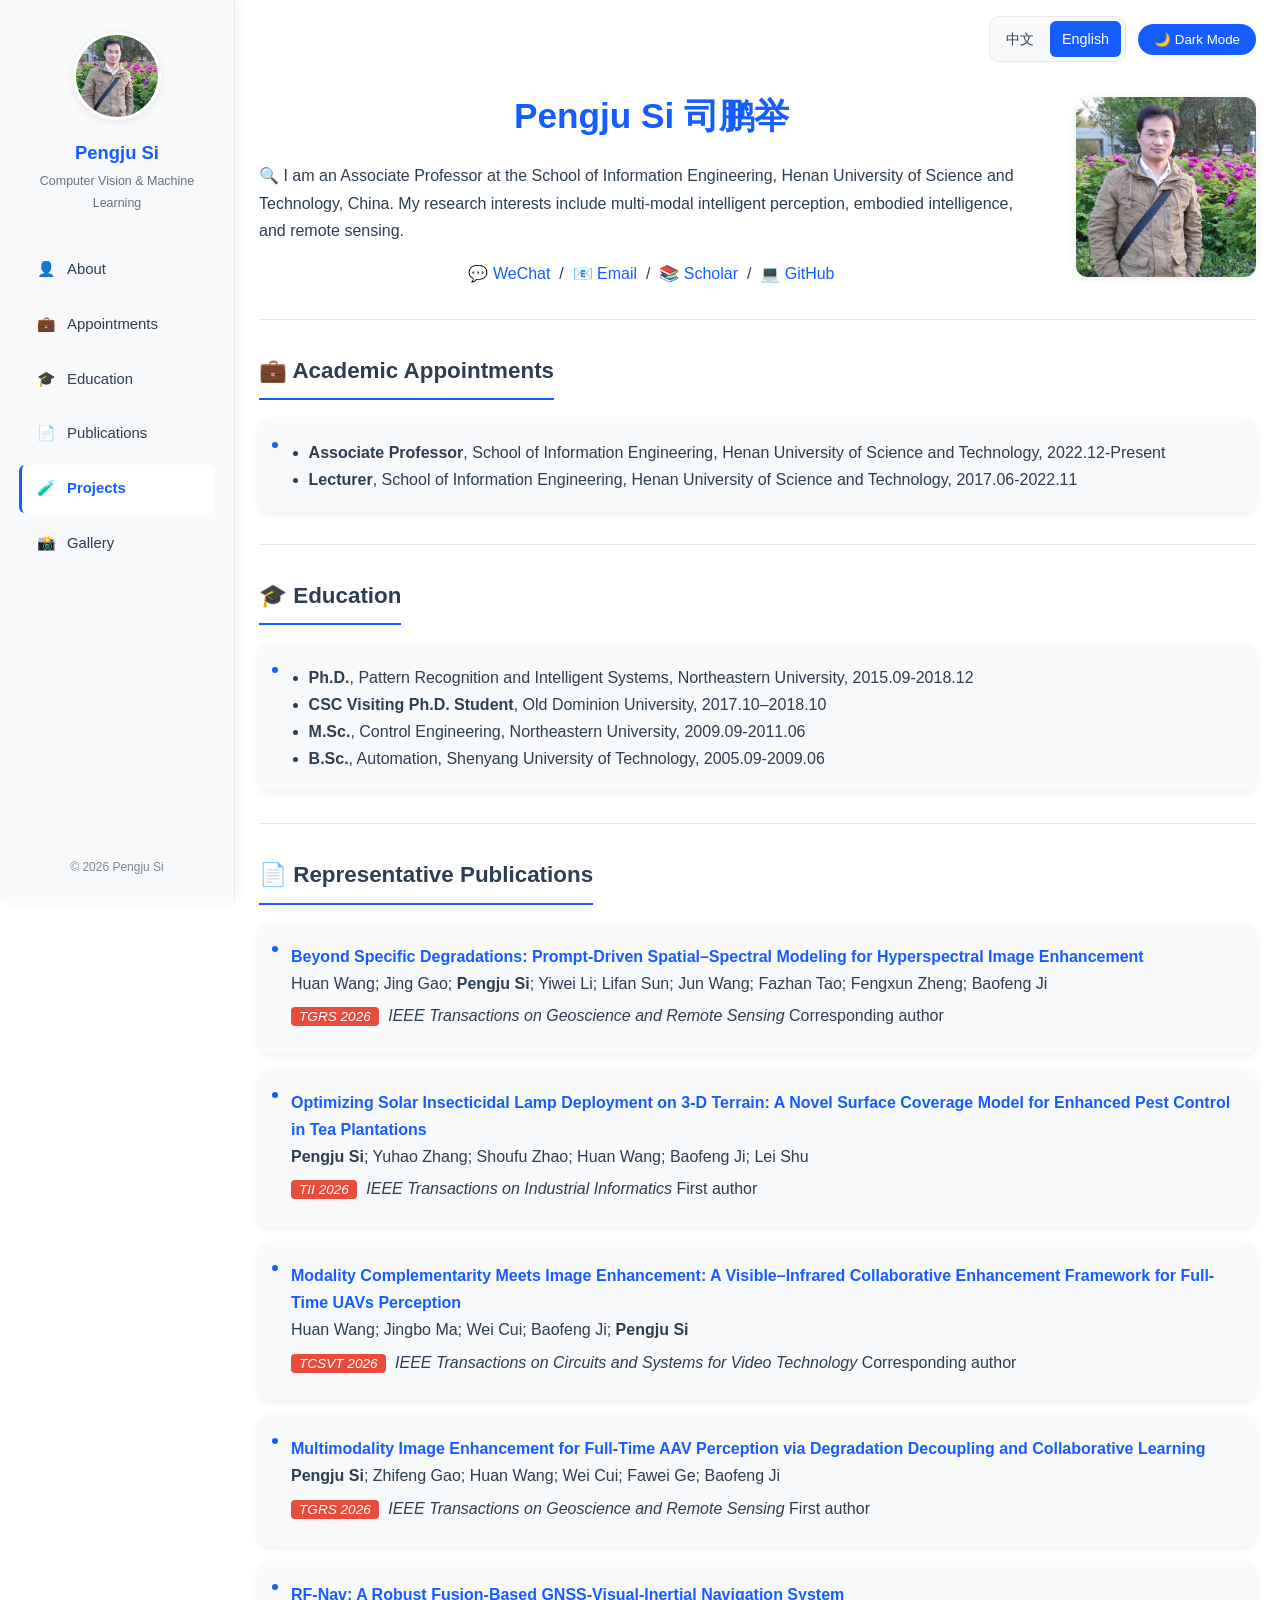
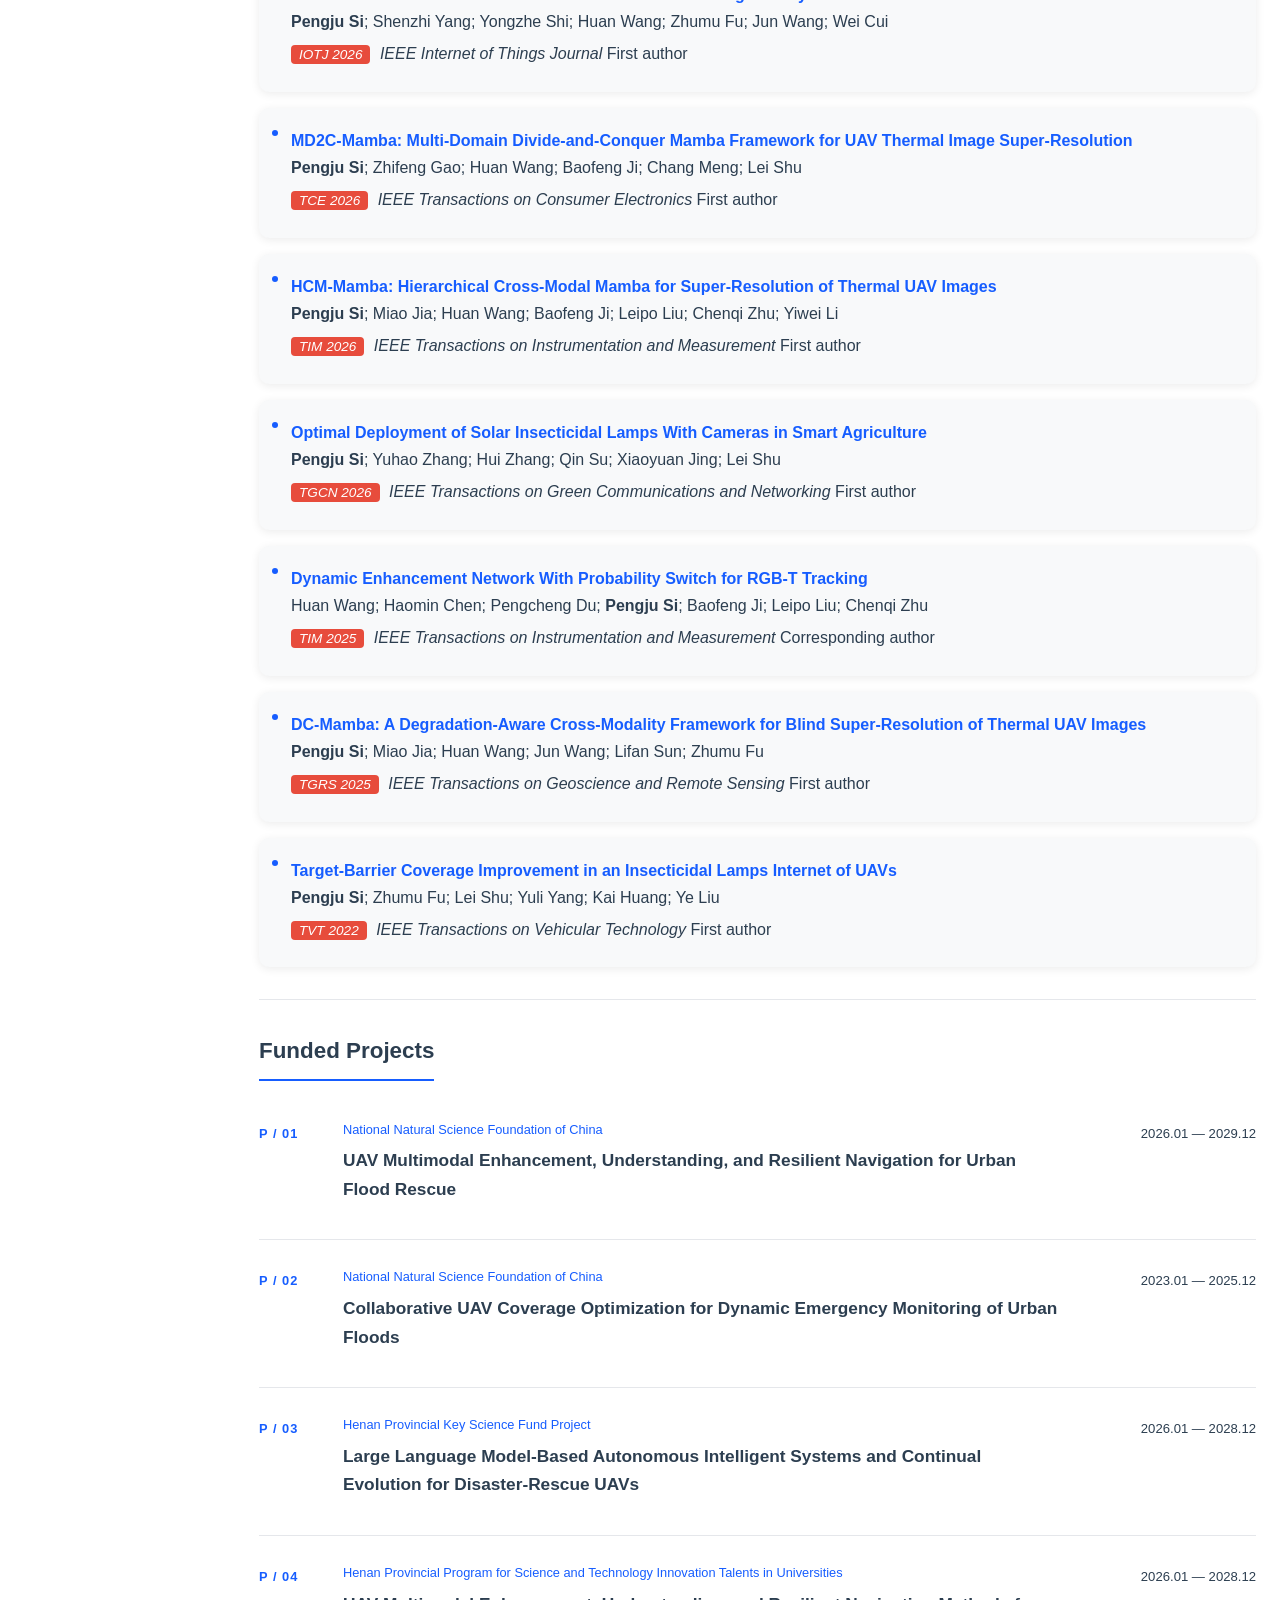
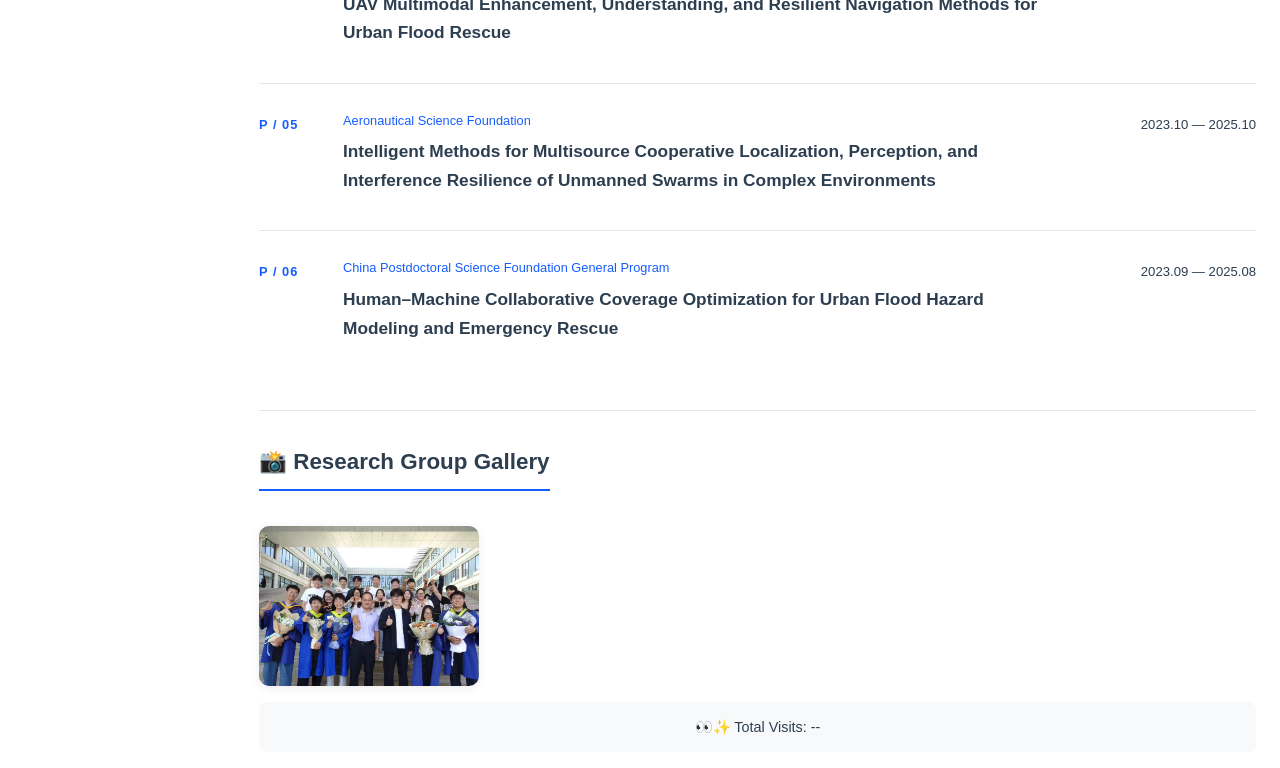
==== en/index.html @ 27f5af38 "ok" ====
<!DOCTYPE HTML>
<html lang="en">
<head>
  <meta charset="UTF-8">
  <meta name="author" content="Pengju Si">
  <meta name="viewport" content="width=device-width, initial-scale=1">

<title>Pengju Si | Henan University of Science and Technology</title>

  <link rel="stylesheet" href="../assets/site.css">
<link rel="alternate" hreflang="zh-CN" href="../index.html">
<link rel="alternate" hreflang="en" href="index.html">
</head>

<body>
  <div class="loader" id="loader">
    <div class="loader-circle"></div>
  </div>

  <button
    id="navToggle"
    type="button"
    aria-label="Open navigation"
    aria-expanded="false"
  >
    ☰
  </button>

<button id="backTop" type="button" aria-label="Back to top">
    🚀
  </button>

  <aside class="sidebar" id="sidebar">
    <div class="sidebar-profile">
      <img
        src="../images/sipengju.jpg"
        alt="Pengju Si"
        class="sidebar-avatar"
      >

      <div class="sidebar-name">
        Pengju Si
      </div>

      <div class="sidebar-description">
        Computer Vision &amp; Machine Learning
      </div>
    </div>

    <nav class="sidebar-nav" aria-label="Page navigation">
      <a href="#about" class="nav-link active">
        <span class="nav-icon">👤</span>
        <span>About</span>
      </a>
	  
	 <a href="#Appointments" class="nav-link">
        <span class="nav-icon">💼</span>
        <span>Appointments</span>
      </a>
	  
	<a href="#Education" class="nav-link">
        <span class="nav-icon">🎓</span>
		 <span>Education</span>
        <span></span>
      </a>
	  
      <a href="#publications" class="nav-link">
        <span class="nav-icon">📄</span>
        <span>Publications</span>
      </a>
	  
      <a href="#projects" class="nav-link">
        <span class="nav-icon">🧪</span>
        <span>Projects</span>
      </a>

      <a href="#gallery" class="nav-link">
        <span class="nav-icon">📸</span>
        <span>Gallery</span>
      </a>
    </nav>

    <div class="sidebar-footer">
      © 2026 Pengju Si
    </div>
  </aside>

  <div class="sidebar-overlay" id="sidebarOverlay"></div>

  <main class="container">
<div class="top-toolbar">
<nav class="language-switch" aria-label="Language selection">
<a href="../index.html" lang="zh-CN" hreflang="zh-CN" >中文</a>
<a href="index.html" lang="en" hreflang="en" aria-current="page">English</a>
</nav>
<button id="themeToggle" type="button">🌙 Dark Mode</button>
</div>
    <div class="header fade-in" id="about">
      <div class="info">
        <h1 class="name">
          Pengju Si 司鹏举
        </h1>
    
	    <p>
          🔍 I am an Associate Professor at the School of Information Engineering, Henan University of Science and Technology, China. My research interests include multi-modal intelligent perception, embodied intelligence, and remote sensing.
        </p>

        <div class="links">

          <a href="#wechat-modal" onclick="openWechatModal(); return false;">
            💬 WeChat
          </a>
          &nbsp;/&nbsp;

          <a href="#email-modal" onclick="openEmailModal(); return false;">
            📧 Email
          </a>
          &nbsp;/&nbsp;

          <a
            href="https://scholar.google.com/citations?user=J7OkCOIAAAAJ"
            target="_blank"
            rel="noopener noreferrer"
          >
            📚 Scholar
          </a>
          &nbsp;/&nbsp;

          <a
            href="https://github.com/sipengju"
            target="_blank"
            rel="noopener noreferrer"
          >
            💻 GitHub
          </a>
        </div>
      </div>

      <img
        src="../images/sipengju.jpg"
        alt="Pengju Si profile photo"
        class="avatar"
      >
    </div>
	
	
	<hr class="fade-in">
	  <section aria-labelledby="Appointments">
      <h3 class="fade-in" id="Appointments">
        <strong>💼 Academic Appointments</strong>
      </h3>

      <div class="card fade-in">
       <ul class="resume-list">
		<li><strong>Associate Professor</strong>, School of Information Engineering, Henan University of Science and Technology, 2022.12-Present</li>
        <li><strong>Lecturer</strong>, School of Information Engineering, Henan University of Science and Technology, 2017.06-2022.11</li>
      </ul>
      </div>    
    </section>
	
	

	<hr class="fade-in">

    <section aria-labelledby="Education">
      <h3 class="fade-in" id="Education">
        <strong>🎓 Education</strong>
      </h3>

      <div class="card fade-in">
       <ul class="resume-list">
          <li><strong>Ph.D.</strong>, Pattern Recognition and Intelligent Systems, Northeastern University, 2015.09-2018.12</li>
		  <li><strong>CSC Visiting Ph.D. Student</strong>, Old Dominion University, 2017.10–2018.10</li> 
          <li><strong>M.Sc.</strong>, Control Engineering, Northeastern University, 2009.09-2011.06</li>
          <li><strong>B.Sc.</strong>, Automation, Shenyang University of Technology, 2005.09-2009.06</li>
      </ul>
      </div>    
    </section>
	


    <hr class="fade-in">

    <section aria-labelledby="publications">
      <h3 class="fade-in" id="publications">
        <strong>📄 Representative Publications</strong>
      </h3>


   <div class="card fade-in">
        <a
          href="https://ieeexplore.ieee.org/document/11715848"
          target="_blank"
          rel="noopener noreferrer"
        >
          <span class="papertitle">
            <strong>
				Beyond Specific Degradations: Prompt-Driven Spatial–Spectral Modeling for Hyperspectral Image Enhancement
            </strong>
          </span>
        </a>

        <br>

	   Huan Wang; Jing Gao; <strong>Pengju Si</strong>; Yiwei Li; Lifan Sun; Jun Wang; Fazhan Tao; Fengxun Zheng; Baofeng Ji

        <br>

        <p style="margin: 5px 0;">
          <em>
            <span class="tag tag-tip">TGRS 2026</span>
					IEEE Transactions on Geoscience and Remote Sensing
          </em>
		 <span class="paper-meta">Corresponding author</span>
        </p>
      </div>




		

      <div class="card fade-in">
        <a
          href="https://ieeexplore.ieee.org/document/11597937"
          target="_blank"
          rel="noopener noreferrer"
        >
          <span class="papertitle">
            <strong>
				Optimizing Solar Insecticidal Lamp Deployment on 3-D Terrain: A Novel Surface Coverage Model for Enhanced Pest Control in Tea Plantations
            </strong>
          </span>
        </a>

        <br>

        <strong>Pengju Si</strong>; Yuhao Zhang; Shoufu Zhao; Huan Wang; Baofeng Ji; Lei Shu

        <br>

        <p style="margin: 5px 0;">
          <em>
            <span class="tag tag-tip">TII 2026</span>
					IEEE Transactions on Industrial Informatics
          </em>
		 <span class="paper-meta">First author</span>
        </p>
      </div>
	  
	 <div class="card fade-in">
        <a
          href="https://ieeexplore.ieee.org/document/11622515"
          target="_blank"
          rel="noopener noreferrer"
        >
          <span class="papertitle">
            <strong>
				Modality Complementarity Meets Image Enhancement: A Visible–Infrared Collaborative Enhancement Framework for Full-Time UAVs Perception
            </strong>
          </span>
        </a>

        <br>
				Huan Wang; Jingbo Ma; Wei Cui; Baofeng Ji; <strong>Pengju Si</strong>
        <br>

        <p style="margin: 5px 0;">
          <em>
            <span class="tag tag-tip">TCSVT 2026</span>
					IEEE Transactions on Circuits and Systems for Video Technology
          </em>
		 <span class="paper-meta">Corresponding author</span>
		  
        </p>
      </div> 
	  
	   <div class="card fade-in">
        <a
          href="https://ieeexplore.ieee.org/document/11500524"
          target="_blank"
          rel="noopener noreferrer"
        >
          <span class="papertitle">
            <strong>
				Multimodality Image Enhancement for Full-Time AAV Perception via Degradation Decoupling and Collaborative Learning
            </strong>
          </span>
        </a>

        <br>
				<strong>Pengju Si</strong>; Zhifeng Gao; Huan Wang; Wei Cui; Fawei Ge; Baofeng Ji
        <br>

        <p style="margin: 5px 0;">
          <em>
            <span class="tag tag-tip">TGRS 2026</span>
					IEEE Transactions on Geoscience and Remote Sensing
          </em>
		 <span class="paper-meta">First author</span>
		  
        </p>
      </div> 
	  
	  
	  <div class="card fade-in">
        <a
          href="https://ieeexplore.ieee.org/document/11435362"
          target="_blank"
          rel="noopener noreferrer"
        >
          <span class="papertitle">
            <strong>
				RF-Nav: A Robust Fusion-Based GNSS-Visual-Inertial Navigation System
            </strong>
          </span>
        </a>

        <br>
				<strong>Pengju Si</strong>; Shenzhi Yang; Yongzhe Shi; Huan Wang; Zhumu Fu; Jun Wang; Wei Cui
        <br>

        <p style="margin: 5px 0;">
          <em>
            <span class="tag tag-tip">IOTJ 2026</span>
					IEEE Internet of Things Journal
          </em>
		 <span class="paper-meta">First author</span>
		  
        </p>
      </div> 
	  
	    <div class="card fade-in">
        <a
          href="https://ieeexplore.ieee.org/document/11397403"
          target="_blank"
          rel="noopener noreferrer"
        >
          <span class="papertitle">
            <strong>
				MD2C-Mamba: Multi-Domain Divide-and-Conquer Mamba Framework for UAV Thermal Image Super-Resolution
            </strong>
          </span>
        </a>

        <br>
				<strong>Pengju Si</strong>; Zhifeng Gao;
Huan Wang;
Baofeng Ji;
Chang Meng;
Lei Shu
        <br>

        <p style="margin: 5px 0;">
          <em>
            <span class="tag tag-tip">TCE 2026</span>
					IEEE Transactions on Consumer Electronics
          </em>
		 <span class="paper-meta">First author</span>
		  
        </p>
      </div> 
	  
	  	    <div class="card fade-in">
        <a
          href="https://ieeexplore.ieee.org/document/11371351"
          target="_blank"
          rel="noopener noreferrer"
        >
          <span class="papertitle">
            <strong>
				HCM-Mamba: Hierarchical Cross-Modal Mamba for Super-Resolution of Thermal UAV Images
            </strong>
          </span>
        </a>

        <br>
				<strong>Pengju Si</strong>;
Miao Jia;
Huan Wang;
Baofeng Ji;
Leipo Liu;
Chenqi Zhu;
Yiwei Li
        <br>

        <p style="margin: 5px 0;">
          <em>
            <span class="tag tag-tip">TIM 2026</span>
					IEEE Transactions on Instrumentation and Measurement
          </em>
		 <span class="paper-meta">First author</span>
		  
        </p>
      </div> 
	  
	  
	<div class="card fade-in">
        <a
          href="https://ieeexplore.ieee.org/document/11096059"
          target="_blank"
          rel="noopener noreferrer"
        >
          <span class="papertitle">
            <strong>
				Optimal Deployment of Solar Insecticidal Lamps With Cameras in Smart Agriculture
            </strong>
          </span>
        </a>

        <br>
				<strong>Pengju Si</strong>;

Yuhao Zhang;
Hui Zhang;
Qin Su;
Xiaoyuan Jing;
Lei Shu
        <br>

        <p style="margin: 5px 0;">
          <em>
            <span class="tag tag-tip">TGCN 2026</span>
					IEEE Transactions on Green Communications and Networking
          </em>
		 <span class="paper-meta">First author</span>
		  
        </p>
      </div> 


<div class="card fade-in">
        <a
          href="https://ieeexplore.ieee.org/document/11250749"
          target="_blank"
          rel="noopener noreferrer"
        >
          <span class="papertitle">
            <strong>
			Dynamic Enhancement Network With Probability Switch for RGB-T Tracking
            </strong>
          </span>
        </a>

        <br>
				Huan Wang;
Haomin Chen;
Pengcheng Du;
<strong>Pengju Si</strong>;
Baofeng Ji;
Leipo Liu;
Chenqi Zhu
        <br>

        <p style="margin: 5px 0;">
          <em>
            <span class="tag tag-tip">TIM 2025</span>
					IEEE Transactions on Instrumentation and Measurement
          </em>
		 <span class="paper-meta">Corresponding author</span>
		  
        </p>
      </div> 
   
		<div class="card fade-in">
        <a
          href="https://ieeexplore.ieee.org/document/11091524"
          target="_blank"
          rel="noopener noreferrer"
        >
          <span class="papertitle">
            <strong>
			DC-Mamba: A Degradation-Aware Cross-Modality Framework for Blind Super-Resolution of Thermal UAV Images
            </strong>
          </span>
        </a>

        <br>
				<strong>Pengju Si</strong>;
Miao Jia;
Huan Wang;
Jun Wang;
Lifan Sun;
Zhumu Fu
        <br>

        <p style="margin: 5px 0;">
          <em>
            <span class="tag tag-tip">TGRS 2025</span>
					IEEE Transactions on Geoscience and Remote Sensing
          </em>
		 <span class="paper-meta">First author</span>
		  
        </p>
      </div> 
	  
	  		<div class="card fade-in">
        <a
          href="https://ieeexplore.ieee.org/document/9705148"
          target="_blank"
          rel="noopener noreferrer"
        >
          <span class="papertitle">
            <strong>
			Target-Barrier Coverage Improvement in an Insecticidal Lamps Internet of UAVs
            </strong>
          </span>
        </a>

        <br>
				<strong>Pengju Si</strong>;
Zhumu Fu;
Lei Shu;
Yuli Yang;
Kai Huang;
Ye Liu
        <br>

        <p style="margin: 5px 0;">
          <em>
            <span class="tag tag-tip">TVT 2022</span>
					IEEE Transactions on Vehicular Technology
          </em>
		 <span class="paper-meta">First author</span>
		  
        </p>
      </div> 
	
    </section>

<hr class="fade-in">
<section class="projects-section" aria-labelledby="projects">
<div class="projects-heading fade-in">
<div><h3 id="projects">Funded Projects</h3></div>
</div>
<div class="projects-list">
<article class="project-item fade-in">
<div class="project-number">P / 01</div>
<div class="project-content">
<p class="project-program">National Natural Science Foundation of China</p>
<h4 class="project-title">UAV Multimodal Enhancement, Understanding, and Resilient Navigation for Urban Flood Rescue</h4>
</div>
<div class="project-timeline"><p>2026.01 — 2029.12</p></div>
</article>
<article class="project-item fade-in">
<div class="project-number">P / 02</div>
<div class="project-content">
<p class="project-program">National Natural Science Foundation of China</p>
<h4 class="project-title">Collaborative UAV Coverage Optimization for Dynamic Emergency Monitoring of Urban Floods</h4>
</div>
<div class="project-timeline"><p>2023.01 — 2025.12</p></div>
</article>
<article class="project-item fade-in">
<div class="project-number">P / 03</div>
<div class="project-content">
<p class="project-program">Henan Provincial Key Science Fund Project</p>
<h4 class="project-title">Large Language Model-Based Autonomous Intelligent Systems and Continual Evolution for Disaster-Rescue UAVs</h4>
</div>
<div class="project-timeline"><p>2026.01 — 2028.12</p></div>
</article>
<article class="project-item fade-in">
<div class="project-number">P / 04</div>
<div class="project-content">
<p class="project-program">Henan Provincial Program for Science and Technology Innovation Talents in Universities</p>
<h4 class="project-title">UAV Multimodal Enhancement, Understanding, and Resilient Navigation Methods for Urban Flood Rescue</h4>
</div>
<div class="project-timeline"><p>2026.01 — 2028.12</p></div>
</article>
<article class="project-item fade-in">
<div class="project-number">P / 05</div>
<div class="project-content">
<p class="project-program">Aeronautical Science Foundation</p>
<h4 class="project-title">Intelligent Methods for Multisource Cooperative Localization, Perception, and Interference Resilience of Unmanned Swarms in Complex Environments</h4>
</div>
<div class="project-timeline"><p>2023.10 — 2025.10</p></div>
</article>
<article class="project-item fade-in">
<div class="project-number">P / 06</div>
<div class="project-content">
<p class="project-program">China Postdoctoral Science Foundation General Program</p>
<h4 class="project-title">Human–Machine Collaborative Coverage Optimization for Urban Flood Hazard Modeling and Emergency Rescue</h4>
</div>
<div class="project-timeline"><p>2023.09 — 2025.08</p></div>
</article>
</div>
</section>

    <hr class="fade-in">

    <section aria-labelledby="gallery">
      <h3 class="fade-in" id="gallery">
        <strong>📸 Research Group Gallery</strong>
      </h3>

      <div class="gallery-grid fade-in">
        <div class="gallery-item">
          <img
            src="../images/biye1.jpg"
            alt="Research Group Photo 1"
            onclick="openModal(this.src)"
          >
        </div>

      </div>
    </section>

    <div class="visitor-count fade-in">
      👀✨ Total Visits:
      <span id="visit-count">0</span>
    </div>
  </main>

  <div id="email-modal" class="modal">
    <div class="modal-content">
      <span class="close" onclick="closeEmailModal()">
        &times;
      </span>

      <p
        class="email-text"
        id="emailAddr"
        onclick="copyEmail()"
      >
        sipengju@haust.edu.cn
      </p>

      <p id="copyTip">
        📧 Click to copy / Contact me via email
      </p>
    </div>
  </div>

  <div id="wechat-modal" class="modal">
    <div class="modal-content">
      <span class="close" onclick="closeWechatModal()">
        &times;
      </span>

      <img
        src="../images/wechat.jpg"
        alt="WeChat QR Code"
      >

      <p>
        💬 Scan to add WeChat
      </p>
    </div>
  </div>

  <div id="img-modal" class="modal" onclick="closeImgModal()">
    <div class="modal-content">
      <span class="close" onclick="closeImgModal()">
        &times;
      </span>

      <img
        id="modal-img"
        src=""
        alt="Image preview"
        style="
          max-width: 90%;
          max-height: 80vh;
          transition: transform 0.2s ease;
        "
      >
    </div>
  </div>

  <script src="../assets/site.js" defer></script>
</body>
</html>
---- assets/site.css ----
:root {
      --bg-color: #ffffff;
      --text-color: #2c3e50;
      --card-bg: #f8f9fa;
      --primary: #165DFF;
      --border-color: #e5e7eb;
      --shadow: 0 2px 10px rgba(0, 0, 0, 0.08);
      --sidebar-width: 235px;
    }

    .dark-mode {
      --bg-color: #121212;
      --text-color: #e0e0e0;
      --card-bg: #1e1e1e;
      --primary: #4d94ff;
      --border-color: #333333;
      --shadow: 0 2px 10px rgba(0, 0, 0, 0.3);
    }

    * {
      margin: 0;
      padding: 0;
      box-sizing: border-box;
      transition:
        color 0.3s ease,
        background-color 0.3s ease,
        border-color 0.3s ease,
        box-shadow 0.3s ease,
        transform 0.3s ease,
        opacity 0.3s ease;
    }

    html {
      scroll-behavior: smooth;
    }

    body {
      min-height: 100vh;
      padding: 1rem 0.5rem 1rem calc(var(--sidebar-width) + 0.5rem);
      color: var(--text-color);
      background-color: var(--bg-color);
      font-family: "Segoe UI", Roboto, Arial, sans-serif;
      line-height: 1.7;
    }

    body.sidebar-open {
      overflow: hidden;
    }

    .container {
      position: relative;
      z-index: 1;
      max-width: 1100px;
      margin: 0 auto;
      padding: 0 1rem;
    }

    /* =========================
       Left Sidebar Navigation
       ========================= */

    .sidebar {
      position: fixed;
      top: 0;
      left: 0;
      z-index: 900;
      width: var(--sidebar-width);
      height: 100vh;
      padding: 2rem 1.2rem 6rem;
      overflow-y: auto;
      background-color: var(--card-bg);
      border-right: 1px solid var(--border-color);
      box-shadow: 2px 0 12px rgba(0, 0, 0, 0.06);
    }

    .sidebar-profile {
      margin-bottom: 2rem;
      text-align: center;
    }

    .sidebar-avatar {
      width: 88px;
      height: 88px;
      margin-bottom: 0.8rem;
      object-fit: cover;
      border: 3px solid var(--bg-color);
      border-radius: 50%;
      box-shadow: var(--shadow);
    }

    .sidebar-name {
      color: var(--primary);
      font-size: 1.15rem;
      font-weight: 700;
      line-height: 1.3;
    }

    .sidebar-description {
      margin-top: 0.4rem;
      color: var(--text-color);
      font-size: 0.78rem;
      opacity: 0.72;
    }

    .sidebar-nav {
      display: flex;
      flex-direction: column;
      gap: 0.45rem;
    }

    .sidebar-nav a {
      display: flex;
      align-items: center;
      gap: 0.65rem;
      padding: 0.7rem 0.9rem;
      color: var(--text-color);
      background-color: transparent;
      border-left: 3px solid transparent;
      border-radius: 6px;
      font-size: 0.93rem;
      font-weight: 500;
      text-decoration: none;
    }

    .sidebar-nav a:hover {
      color: var(--primary);
      background-color: var(--bg-color);
      border-left-color: var(--primary);
      text-decoration: none;
      transform: translateX(3px);
    }

    .sidebar-nav a.active {
      color: var(--primary);
      background-color: var(--bg-color);
      border-left-color: var(--primary);
      font-weight: 700;
    }

    .nav-icon {
      width: 1.25rem;
      text-align: center;
    }

    .sidebar-footer {
      position: absolute;
      right: 1.2rem;
      bottom: 1.4rem;
      left: 1.2rem;
      color: var(--text-color);
      font-size: 0.75rem;
      text-align: center;
      opacity: 0.6;
    }

    #navToggle {
      position: fixed;
      top: 1rem;
      left: 1rem;
      z-index: 1001;
      display: none;
      justify-content: center;
      align-items: center;
      width: 44px;
      height: 44px;
      padding: 0;
      color: #ffffff;
      background-color: var(--primary);
      border: none;
      border-radius: 8px;
      box-shadow: var(--shadow);
      cursor: pointer;
      font-size: 1.3rem;
    }

    .sidebar-overlay {
      position: fixed;
      inset: 0;
      z-index: 850;
      display: none;
      background-color: rgba(0, 0, 0, 0.45);
      opacity: 0;
      pointer-events: none;
    }

    .sidebar-overlay.visible {
      opacity: 1;
      pointer-events: auto;
    }

    /* =========================
       Main Header
       ========================= */

    .header {
      display: flex;
      flex-wrap: wrap;
      align-items: center;
      gap: 2rem;
      margin-bottom: 2rem;
    }

    .info {
      flex: 1;
      min-width: 300px;
    }

    .avatar {
      width: 180px;
      height: 180px;
      object-fit: cover;
      border-radius: 12px;
      box-shadow: var(--shadow);
    }

    .avatar:hover {
      transform: scale(1.03);
    }

    .name {
      margin-bottom: 1rem;
      color: var(--primary);
      font-size: 2.2em;
      font-weight: 700;
      text-align: center;
    }

    .info p {
      margin-bottom: 0.75rem;
    }

    .links {
      margin-top: 1rem;
      text-align: center;
    }

    a {
      color: var(--primary);
      font-weight: 500;
      text-decoration: none;
    }

    a:hover {
      text-decoration: underline;
    }

    hr {
      height: 1px;
      margin: 2rem 0;
      background-color: var(--border-color);
      border: none;
    }

    h3 {
      display: inline-block;
      margin-bottom: 1.2rem;
      padding-bottom: 0.5rem;
      color: var(--text-color);
      border-bottom: 2px solid var(--primary);
      font-size: 1.4em;
      font-weight: 600;
    }

    #about,
    #publications,
    #patents,
    #experience,
    #services,
    #gallery {
      scroll-margin-top: 25px;
    }

    /* =========================
       Cards
       ========================= */

    .card {
      position: relative;
      margin-bottom: 1rem;
      padding: 1.2rem 1.5rem 1.2rem 2rem;
      background-color: var(--card-bg);
      border-radius: 10px;
      box-shadow: var(--shadow);
    }

    .card::before {
      position: absolute;
      top: 1.4rem;
      left: 0.8rem;
      width: 6px;
      height: 6px;
      background-color: var(--primary);
      border-radius: 50%;
      content: "";
    }

    .card:hover {
      transform: translateY(-3px);
      box-shadow: 0 4px 15px rgba(0, 0, 0, 0.1);
    }

    .tag {
      margin-right: 5px;
      padding: 2px 8px;
      color: white;
      border-radius: 4px;
      font-size: 0.85em;
    }

    .tag-tip {
      background-color: #e74c3c;
    }

    .tag-tce {
      background-color: #2ecc71;
    }

    .tag-tcsvt {
      background-color: #3498db;
    }

    .tag-ACS {
      background-color: #9b59b6;
    }

    .tag-ASS {
      background-color: #6d59b6;
    }

    .tag-ieice {
      background-color: #a2b659;
    }

    .tag-neuro {
      background-color: #f39c12;
    }

    .services-item {
      display: block;
      margin-bottom: 8px;
    }

    .experience-item {
      padding-bottom: 16px;
      margin-bottom: 16px;
      border-bottom: 1px solid var(--border-color);
    }

    .experience-item:last-child {
      padding-bottom: 0;
      margin-bottom: 0;
      border-bottom: none;
    }

    /* =========================
       Modals
       ========================= */

    .modal {
      position: fixed;
      top: 0;
      left: 0;
      z-index: 1000;
      display: none;
      width: 100%;
      height: 100%;
      background-color: rgba(0, 0, 0, 0.7);
    }

    .modal-content {
      position: absolute;
      top: 50%;
      left: 50%;
      min-width: 300px;
      padding: 2rem;
      background-color: var(--card-bg);
      border-radius: 12px;
      text-align: center;
      transform: translate(-50%, -50%);
    }

    .modal-content img {
      max-width: 250px;
      height: auto;
      margin-bottom: 1rem;
      border-radius: 8px;
    }

    .email-text {
      margin-bottom: 1rem;
      padding: 1rem 1.5rem;
      background-color: var(--bg-color);
      border: 1px solid var(--border-color);
      border-radius: 6px;
      cursor: pointer;
      font-size: 1.2em;
    }

    .close {
      position: absolute;
      top: 10px;
      right: 15px;
      color: var(--text-color);
      cursor: pointer;
      font-size: 1.5em;
    }

    .close:hover {
      color: var(--primary);
    }

    /* =========================
       Floating Buttons
       ========================= */

    #backTop {
      position: fixed;
      right: 2rem;
      bottom: 2rem;
      z-index: 999;
      display: none;
      justify-content: center;
      align-items: center;
      width: 45px;
      height: 45px;
      color: white;
      background-color: var(--primary);
      border: none;
      border-radius: 50%;
      box-shadow: var(--shadow);
      cursor: pointer;
      font-size: 1.2rem;
    }

    #backTop:hover {
      background-color: #0047cc;
      transform: translateY(-2px);
    }

    #themeToggle {
      position: fixed;
      top: 1rem;
      right: 1rem;
      z-index: 999;
      padding: 0.5rem 1rem;
      color: white;
      background-color: var(--primary);
      border: none;
      border-radius: 20px;
      cursor: pointer;
    }

    /* =========================
       Gallery
       ========================= */

    .gallery-grid {
      display: grid;
      grid-template-columns: repeat(auto-fill, 220px);
      justify-content: start;
      gap: 1rem;
      margin-top: 1rem;
    }

    .gallery-item {
      width: 220px;
      height: 160px;
      overflow: hidden;
      border-radius: 10px;
      box-shadow: var(--shadow);
    }

    .gallery-item img {
      width: 100%;
      height: 100%;
      object-fit: cover;
      cursor: pointer;
    }

    .gallery-item:hover {
      transform: translateY(-5px);
    }

    /* =========================
       Loader and Animation
       ========================= */

    .loader {
      position: fixed;
      top: 0;
      left: 0;
      z-index: 9999;
      display: flex;
      justify-content: center;
      align-items: center;
      width: 100%;
      height: 100%;
      background-color: var(--bg-color);
      transition: opacity 0.5s ease;
    }

    .loader.hidden {
      opacity: 0;
      pointer-events: none;
    }

    .loader-circle {
      width: 50px;
      height: 50px;
      border: 4px solid var(--border-color);
      border-top: 4px solid var(--primary);
      border-radius: 50%;
      animation: spin 1s linear infinite;
    }

    @keyframes spin {
      0% {
        transform: rotate(0deg);
      }

      100% {
        transform: rotate(360deg);
      }
    }

    .fade-in {
      opacity: 0;
      transform: translateY(20px);
      transition:
        opacity 0.6s ease,
        transform 0.6s ease;
    }

    .fade-in.visible {
      opacity: 1;
      transform: translateY(0);
    }

    .visitor-count {
      margin-top: 1rem;
      padding: 0.8rem;
      background-color: var(--card-bg);
      border-radius: 8px;
      font-size: 0.9em;
      text-align: center;
    }

    /* =========================
       Responsive Layout
       ========================= */

    @media (max-width: 1000px) {
      body {
        padding: 1rem 0.5rem;
      }

      .sidebar {
        z-index: 950;
        width: 260px;
        transform: translateX(-105%);
      }

      .sidebar.open {
        transform: translateX(0);
      }

      #navToggle {
        display: flex;
      }

      .sidebar-overlay {
        display: block;
      }

      .container {
        padding-top: 3.5rem;
      }
    }

    @media (max-width: 700px) {
      .header {
        flex-direction: column-reverse;
        align-items: center;
      }

      .info {
        min-width: 0;
        width: 100%;
      }

      .name {
        font-size: 1.8em;
      }

      .avatar {
        width: 150px;
        height: 150px;
      }

      .gallery-grid {
        grid-template-columns: 1fr;
      }

      .gallery-item {
        width: 100%;
        height: 210px;
      }

      #themeToggle {
        padding: 0.5rem 0.75rem;
        font-size: 0.82rem;
      }
    }

    @media (max-width: 480px) {
      .sidebar {
        width: 82%;
        max-width: 280px;
      }

      .container {
        padding-right: 0.5rem;
        padding-left: 0.5rem;
      }

      .card {
        padding-right: 1rem;
      }

      .modal-content {
        width: calc(100% - 2rem);
        min-width: 0;
      }

      .email-text {
        padding: 0.8rem;
        font-size: 0.95rem;
        word-break: break-all;
      }
    }
  
/* Shared bilingual toolbar; in normal flow to avoid covering page text. */
.top-toolbar { display:flex; justify-content:flex-end; align-items:center; gap:12px; margin-bottom:24px; flex-wrap:wrap; }
.language-switch { display:flex; gap:4px; padding:4px; border:1px solid var(--border-color); border-radius:10px; background:var(--card-bg); }
.language-switch a { padding:6px 12px; border-radius:6px; color:var(--text-color); font-size:.9rem; }
.language-switch a[aria-current="page"] { background:var(--primary); color:white; }
.language-switch a:hover { text-decoration:none; background:var(--primary); color:white; }
.language-switch a:focus-visible { outline:2px solid var(--primary); outline-offset:3px; }
#themeToggle { position:static; flex-shrink:0; }
#Appointments, #Education { scroll-margin-top:25px; }
html[lang="zh-CN"] body { font-family:"Segoe UI","Microsoft YaHei","PingFang SC",sans-serif; }
.resume-list { padding-left:1.1rem; }
@media(max-width:1000px) { .container { padding-top:0; } .top-toolbar { min-height:44px; padding-left:48px; } }
@media(max-width:480px) { .top-toolbar { gap:8px; } .language-switch a { padding:6px 9px; } }

/* Funded projects: numbered rows with project details and a right-hand timeline. */
#projects { scroll-margin-top:25px; }
.projects-heading { display:flex; justify-content:space-between; align-items:flex-end; flex-wrap:wrap; gap:12px; margin-bottom:12px; }
.section-eyebrow { color:var(--primary); font-size:.75rem; letter-spacing:.12em; font-weight:700; margin-bottom:4px; }
.projects-heading h3 { margin-bottom:0; }
.projects-summary { font-size:.85rem; opacity:.72; margin-bottom:8px; }
.project-item { display:grid; grid-template-columns:64px minmax(0,1fr) 175px; gap:20px; padding:26px 0; border-bottom:1px solid var(--border-color); }
.project-item:last-child { border-bottom:0; }
.project-number { color:var(--primary); font-size:.8rem; font-weight:700; letter-spacing:.08em; padding-top:4px; }
.project-program { font-size:.8rem; color:var(--primary); margin-bottom:6px; }
.project-title { font-size:1.08rem; line-height:1.65; margin:0 0 10px; font-weight:650; overflow-wrap:anywhere; }
.project-lead { margin-bottom:4px; font-size:.92rem; }
.project-support { font-size:.86rem; opacity:.8; }
.project-details { display:flex; flex-wrap:wrap; gap:8px 20px; margin-top:12px; font-size:.78rem; }
.project-details div { display:flex; flex-wrap:wrap; gap:5px; }
.project-details dt { opacity:.65; }
.project-details dd { margin:0; overflow-wrap:anywhere; }
.project-timeline { text-align:right; padding-top:4px; font-size:.82rem; }
.project-status { display:inline-block; border:1px solid var(--border-color); border-radius:20px; padding:2px 10px; margin-top:10px; font-size:.74rem; }
.project-status.ongoing { color:var(--primary); }
.project-status.completed { opacity:.72; }
@media(max-width:700px) { .project-item { grid-template-columns:48px minmax(0,1fr); gap:12px; padding:22px 0; } .project-timeline { grid-column:2; text-align:left; display:flex; flex-wrap:wrap; align-items:center; gap:12px; padding-top:0; } .project-status { margin-top:0; } }
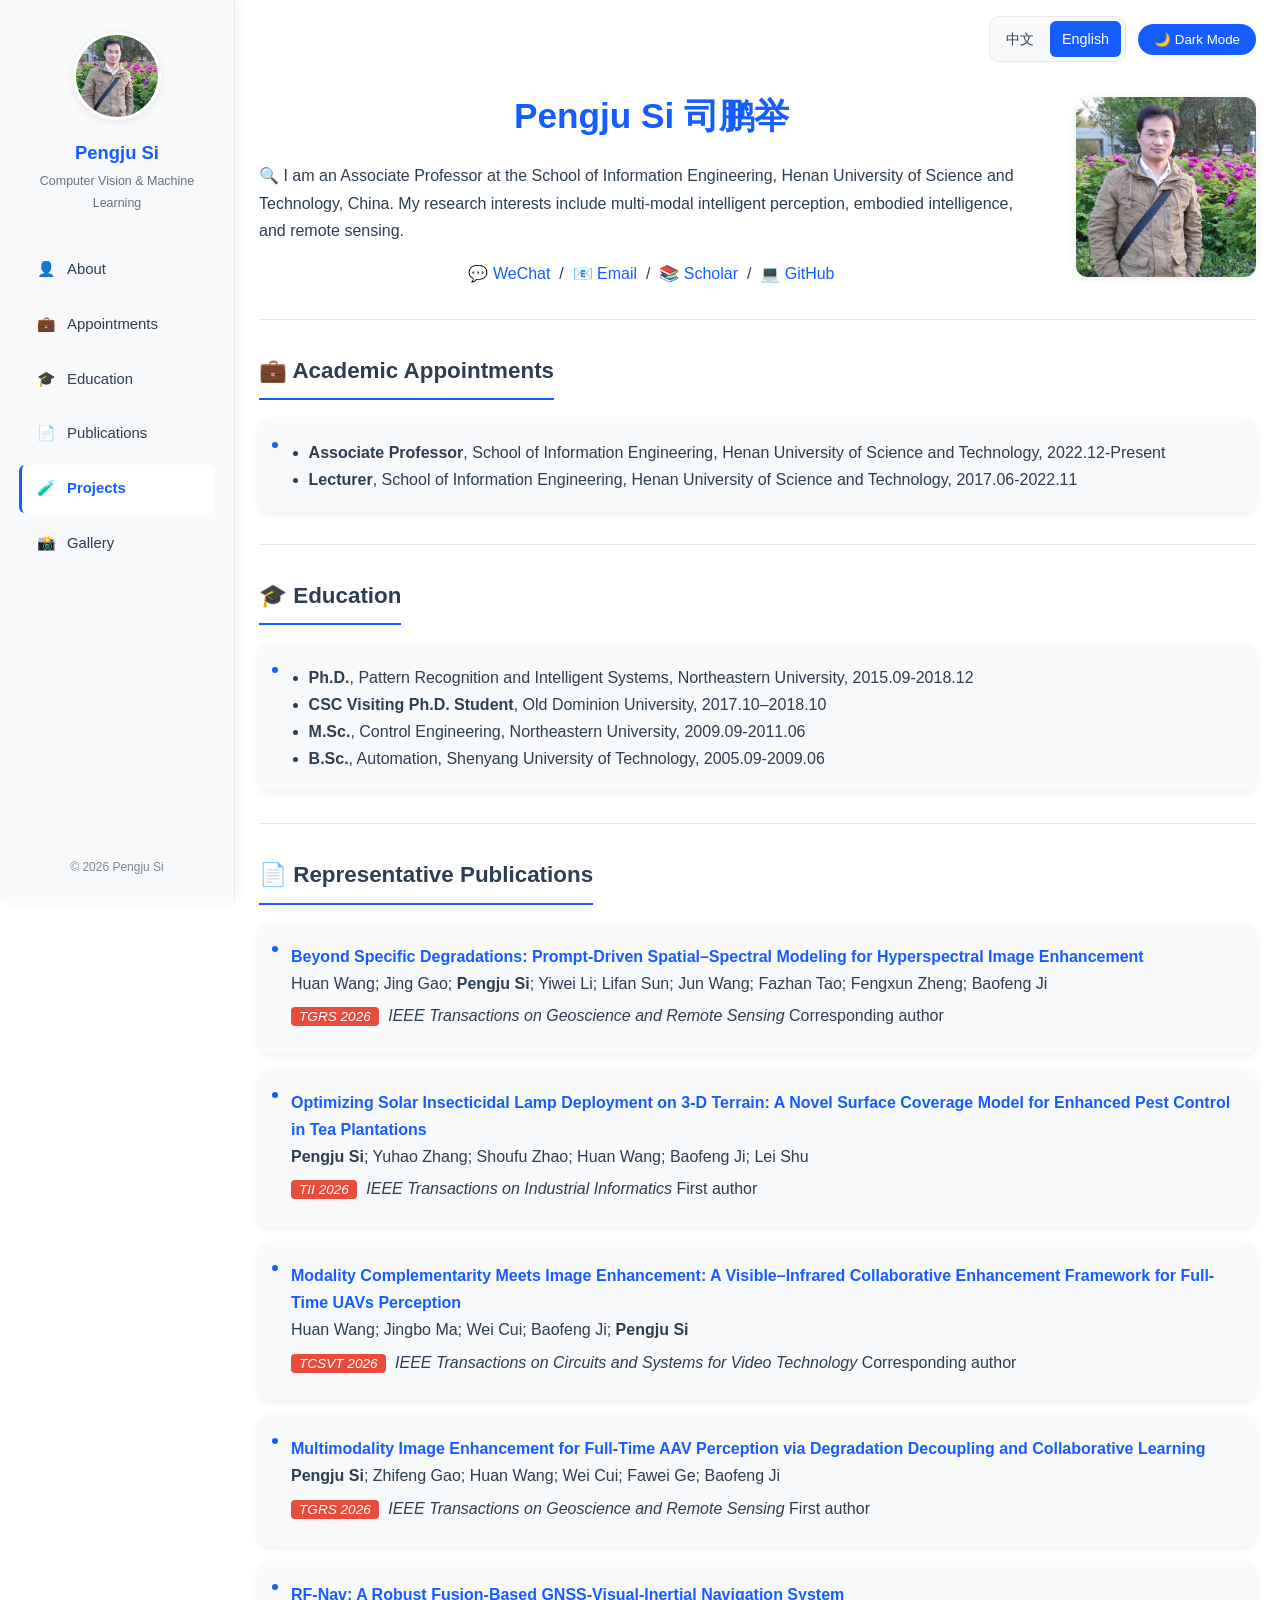
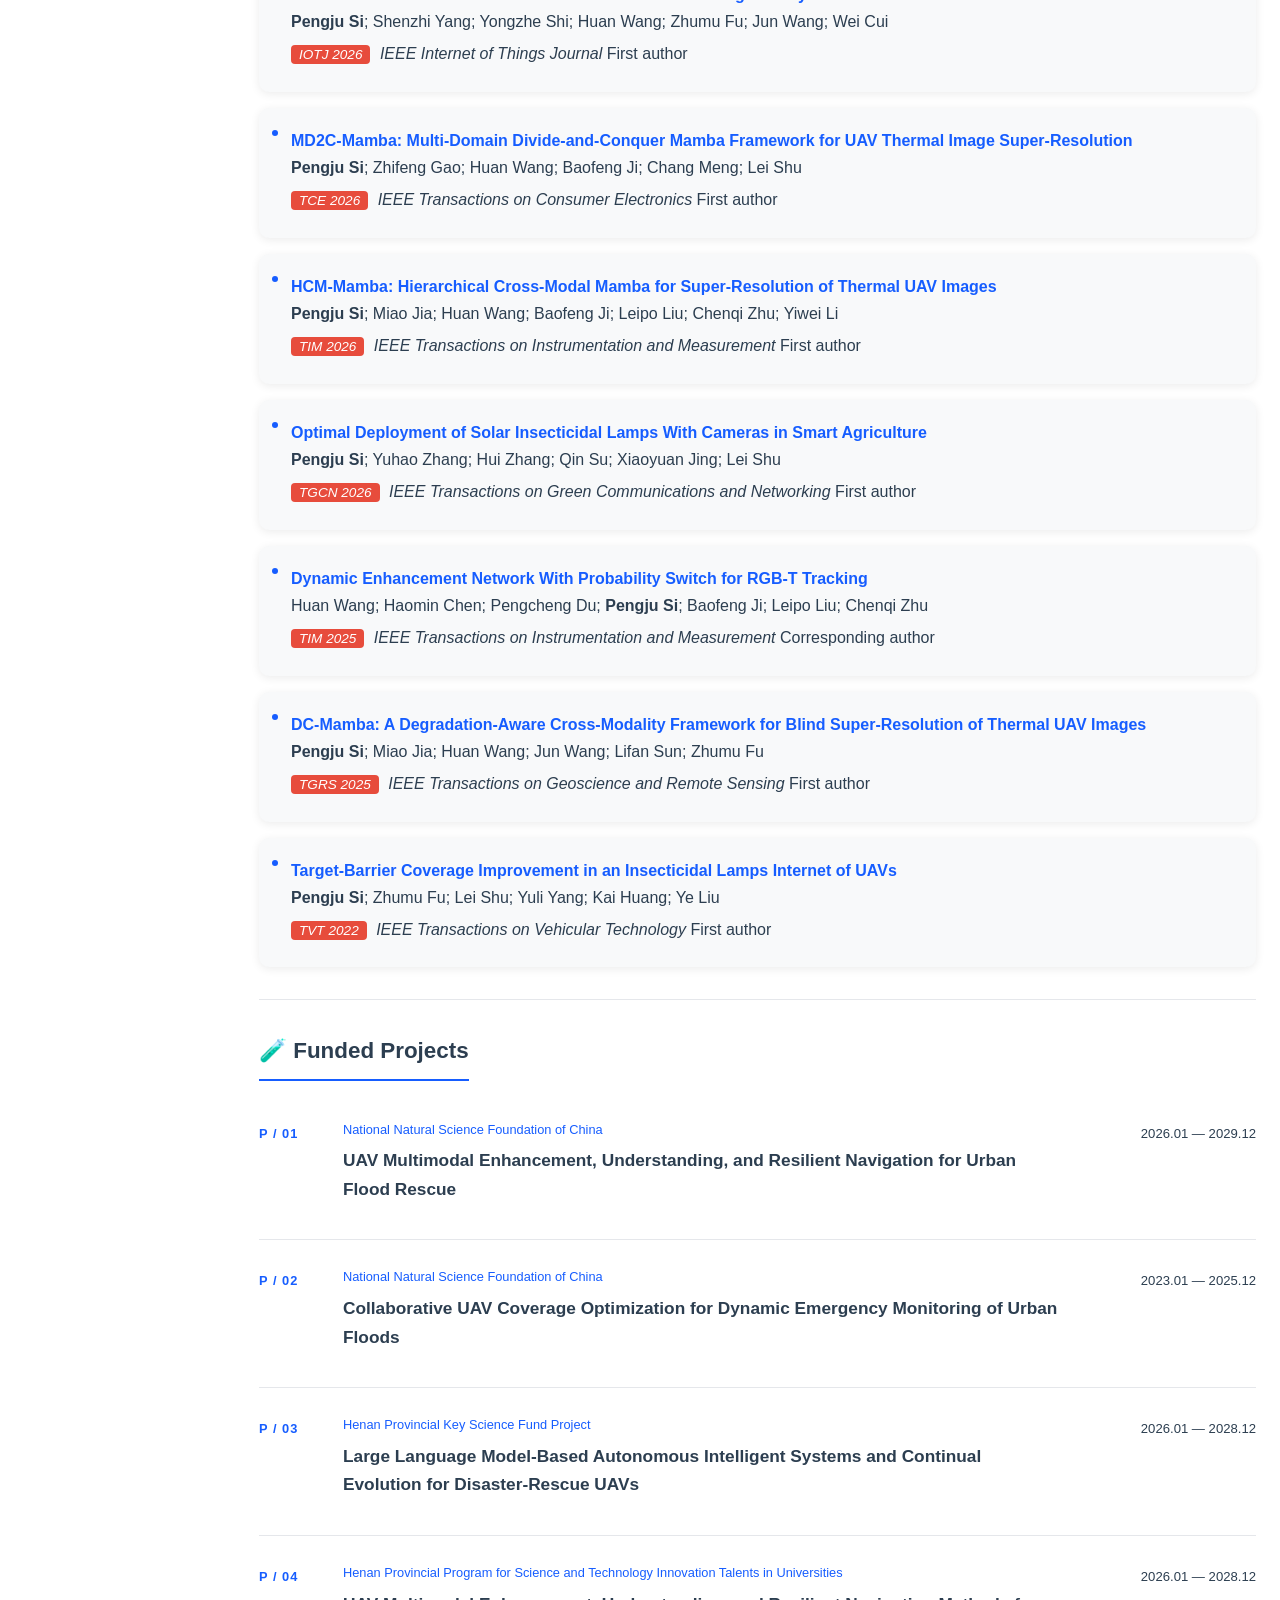
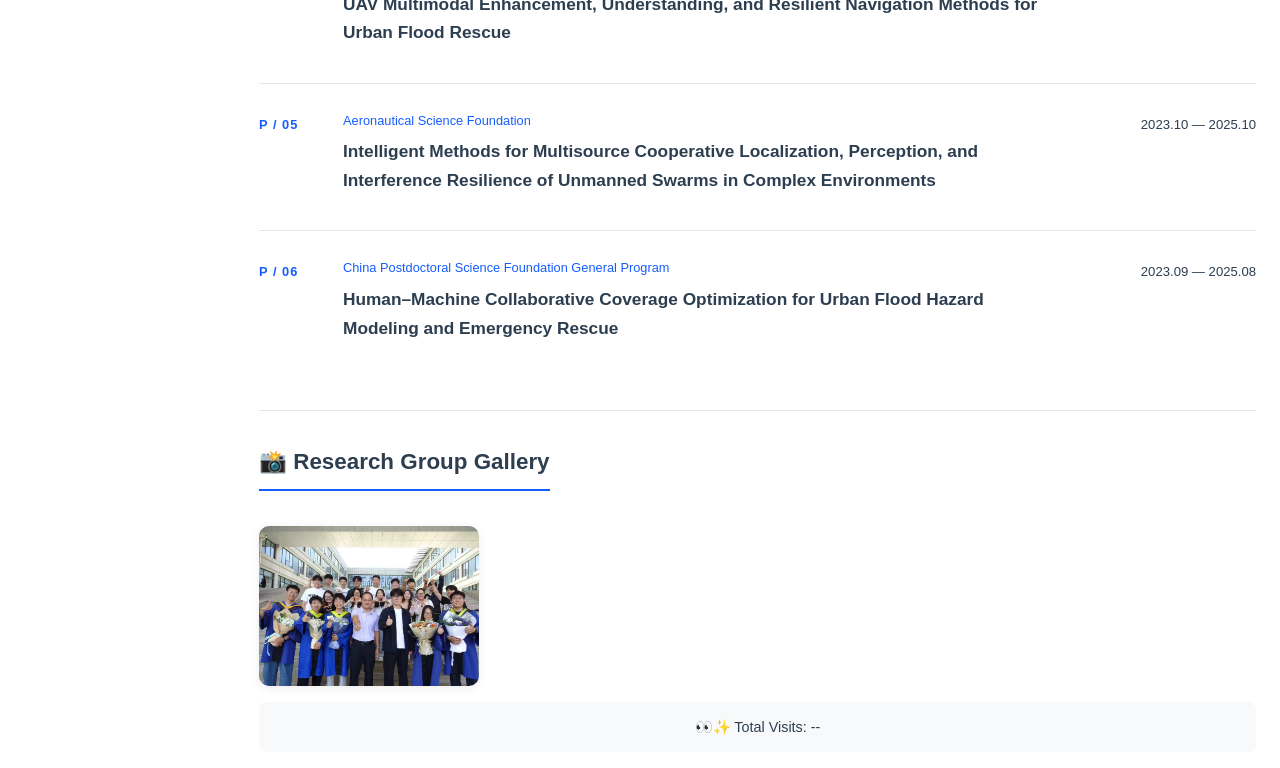
==== commit cce5a5e5: "Update index.html" ====
--- a/en/index.html
+++ b/en/index.html
@@ -526,12 +526,13 @@
         </p>
       </div> 
 	
-    </section>
+
+
 
 <hr class="fade-in">
-<section class="projects-section" aria-labelledby="projects">
+<section aria-labelledby="projects">
 <div class="projects-heading fade-in">
-<div><h3 id="projects">Funded Projects</h3></div>
+<div><h3 id="projects"><strong>🧪 Funded Projects</strong></h3></div>
 </div>
 <div class="projects-list">
 <article class="project-item fade-in">
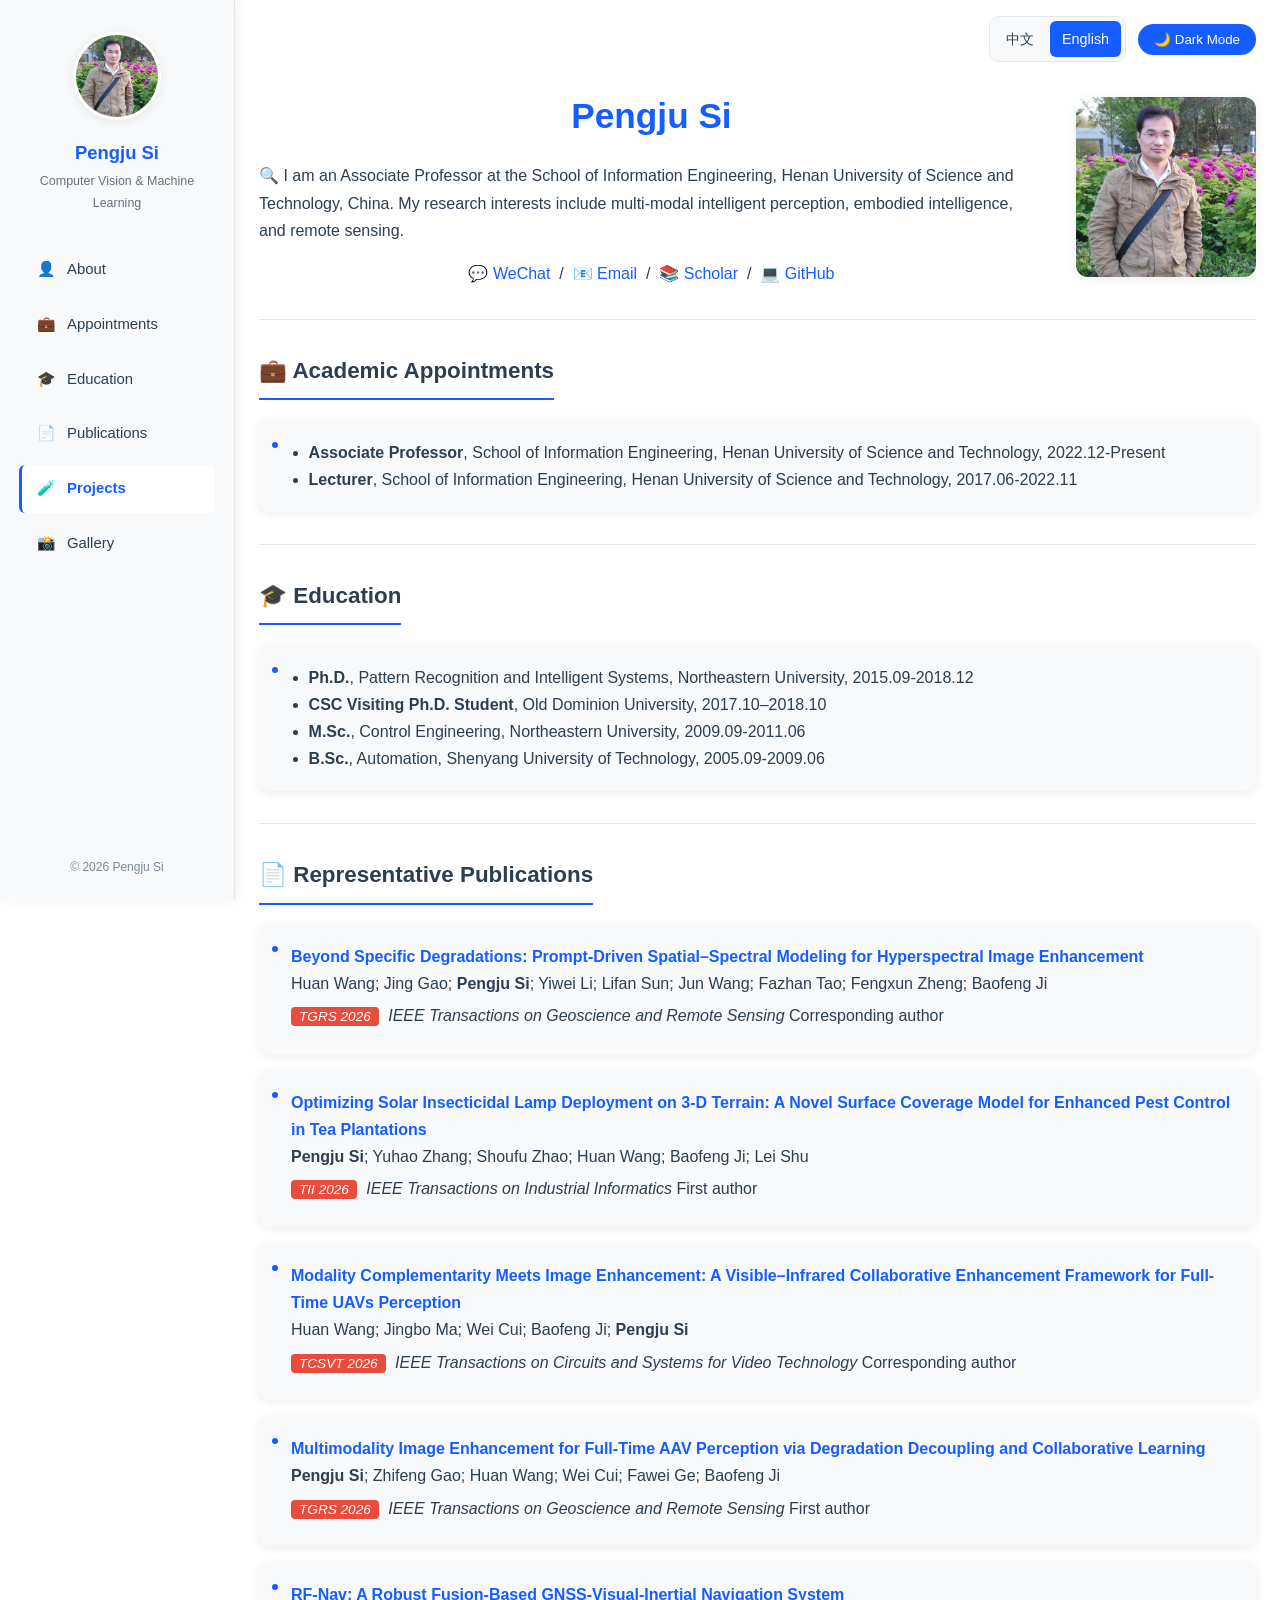
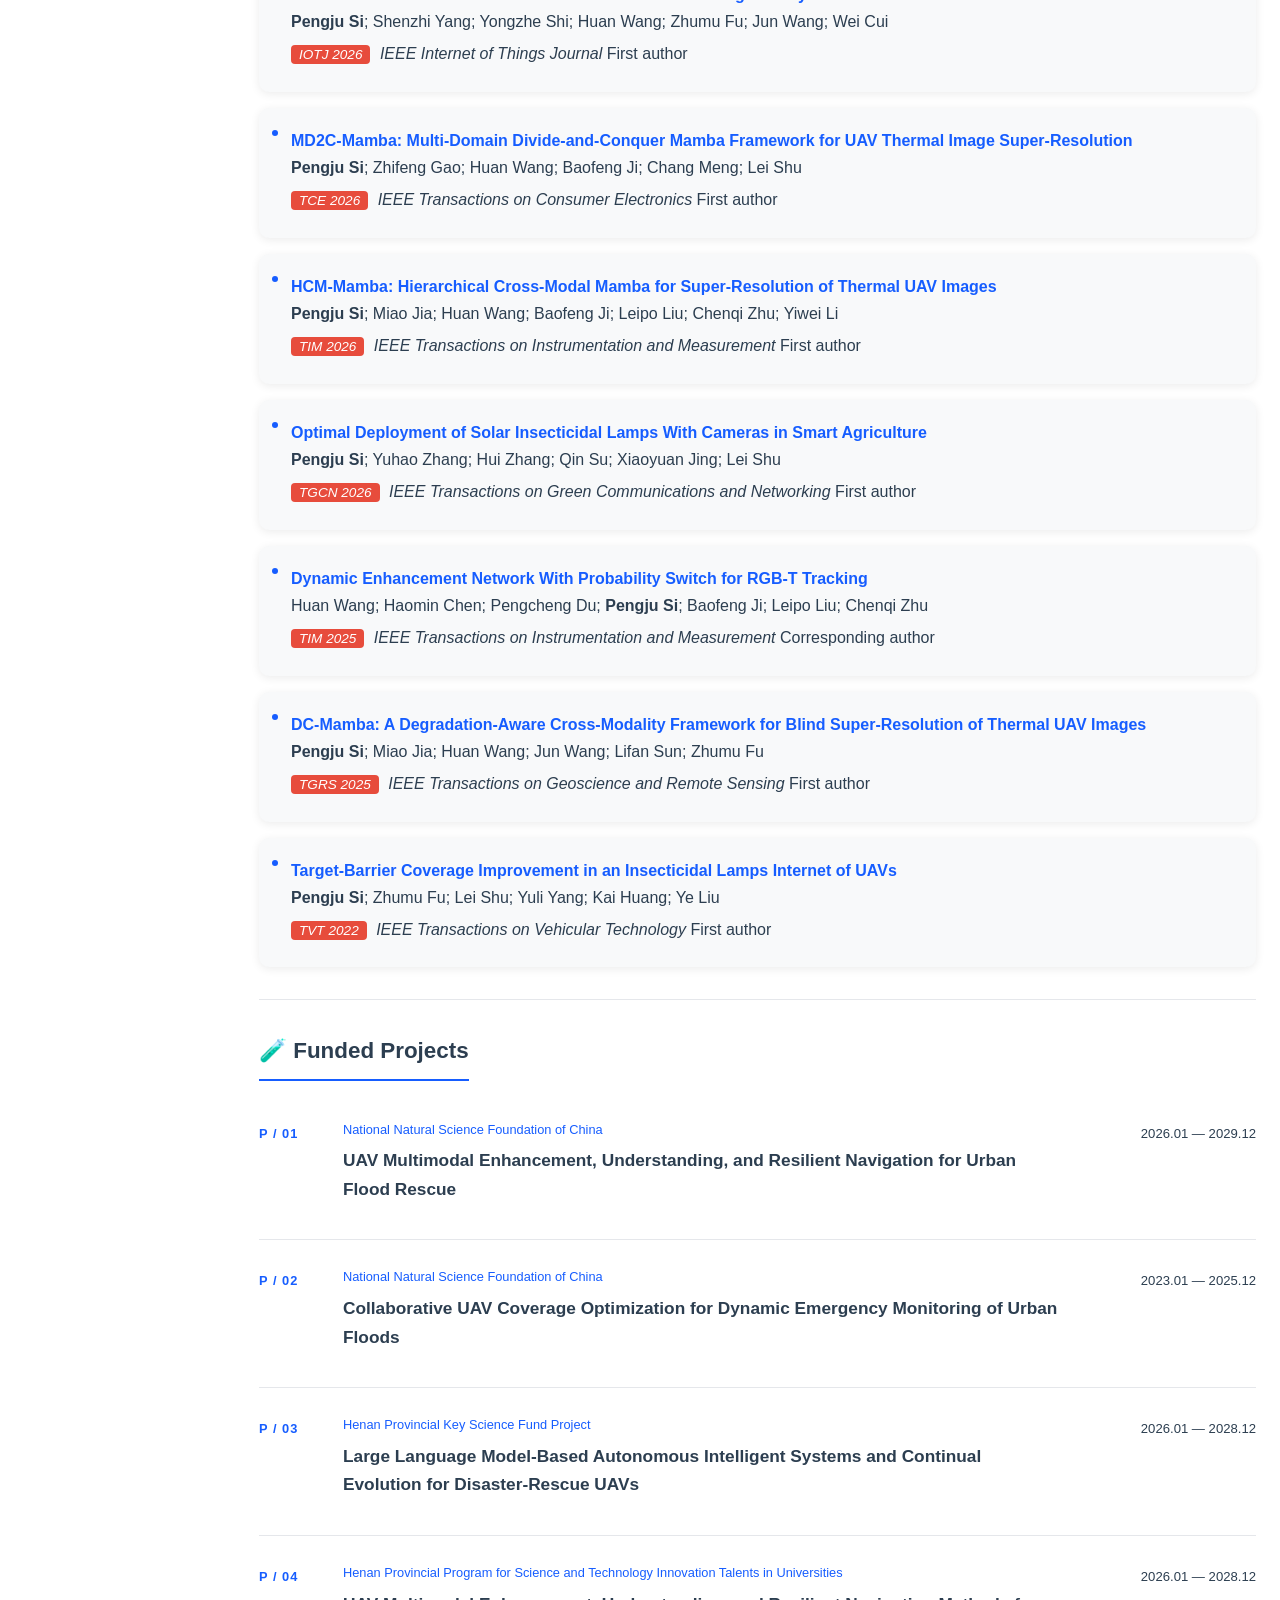
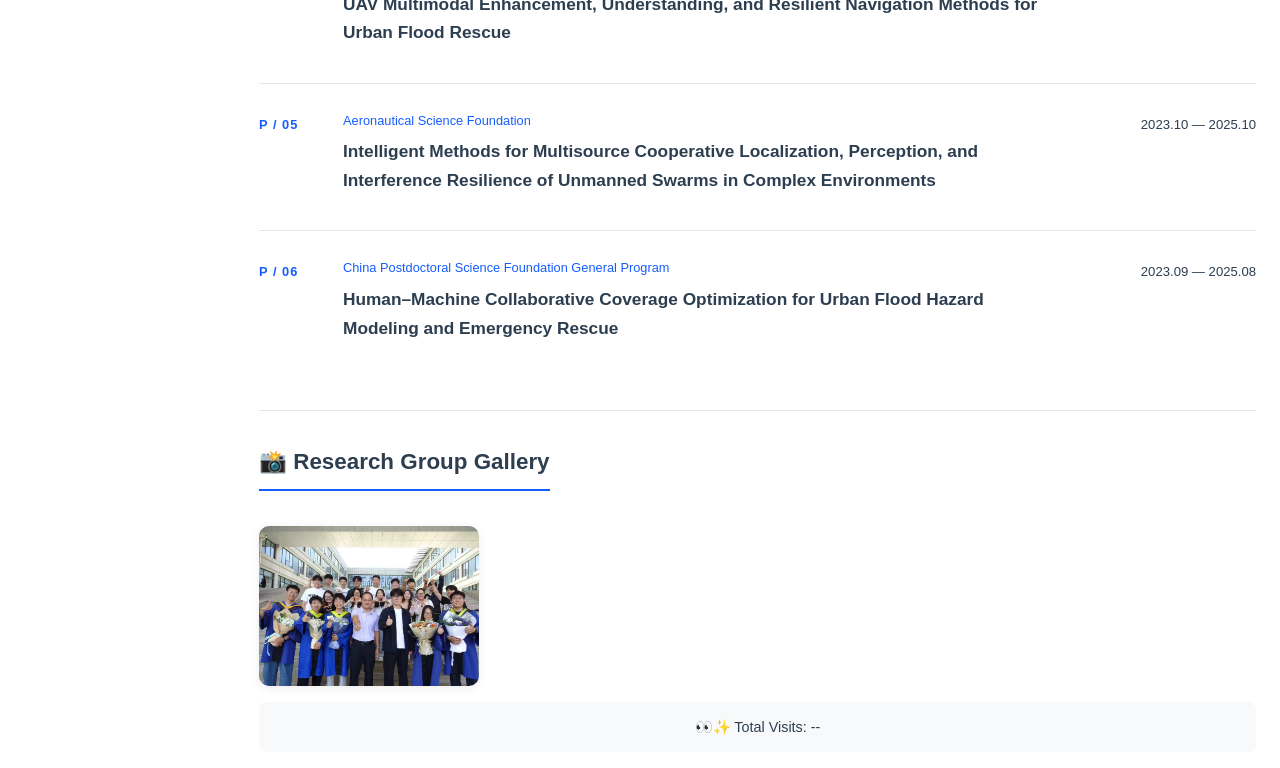
==== commit 314b1b93: "ok" ====
--- a/en/index.html
+++ b/en/index.html
@@ -98,7 +98,7 @@
     <div class="header fade-in" id="about">
       <div class="info">
         <h1 class="name">
-          Pengju Si 司鹏举
+          Pengju Si
         </h1>
     
 	    <p>
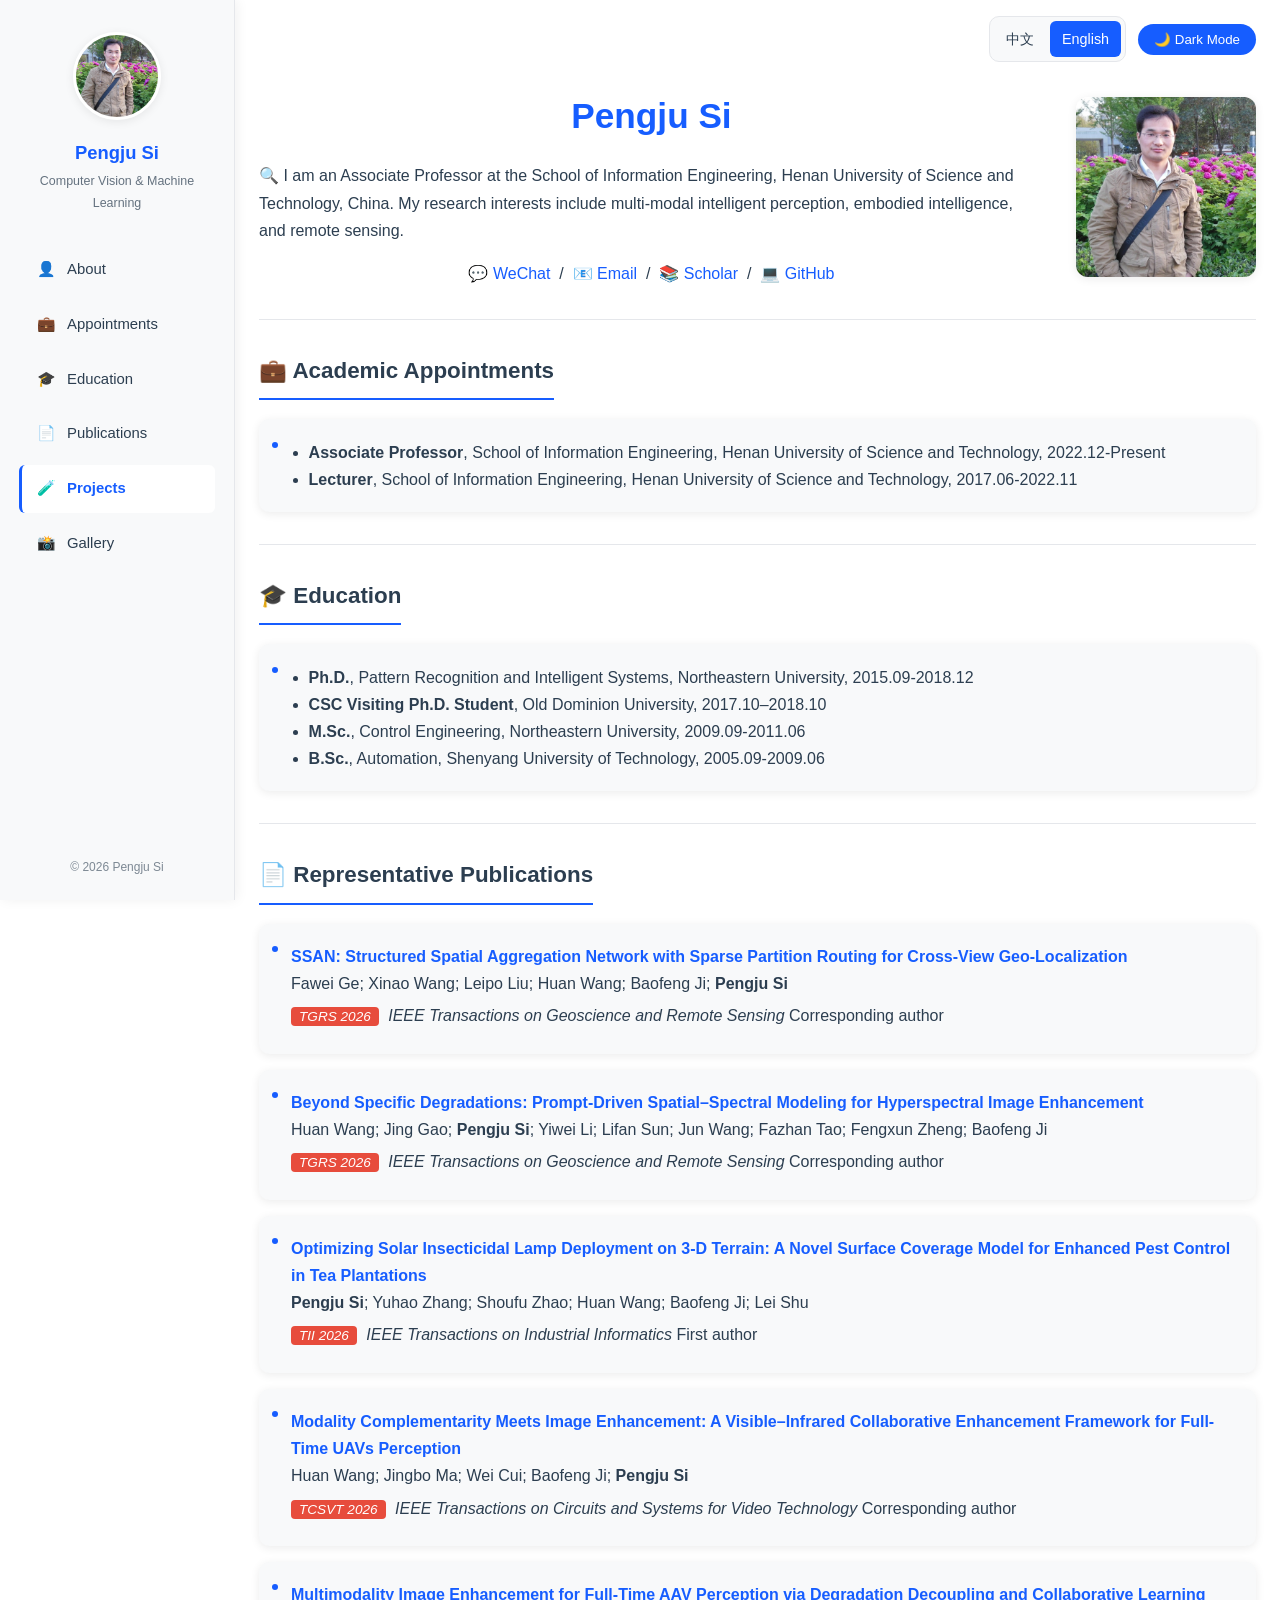
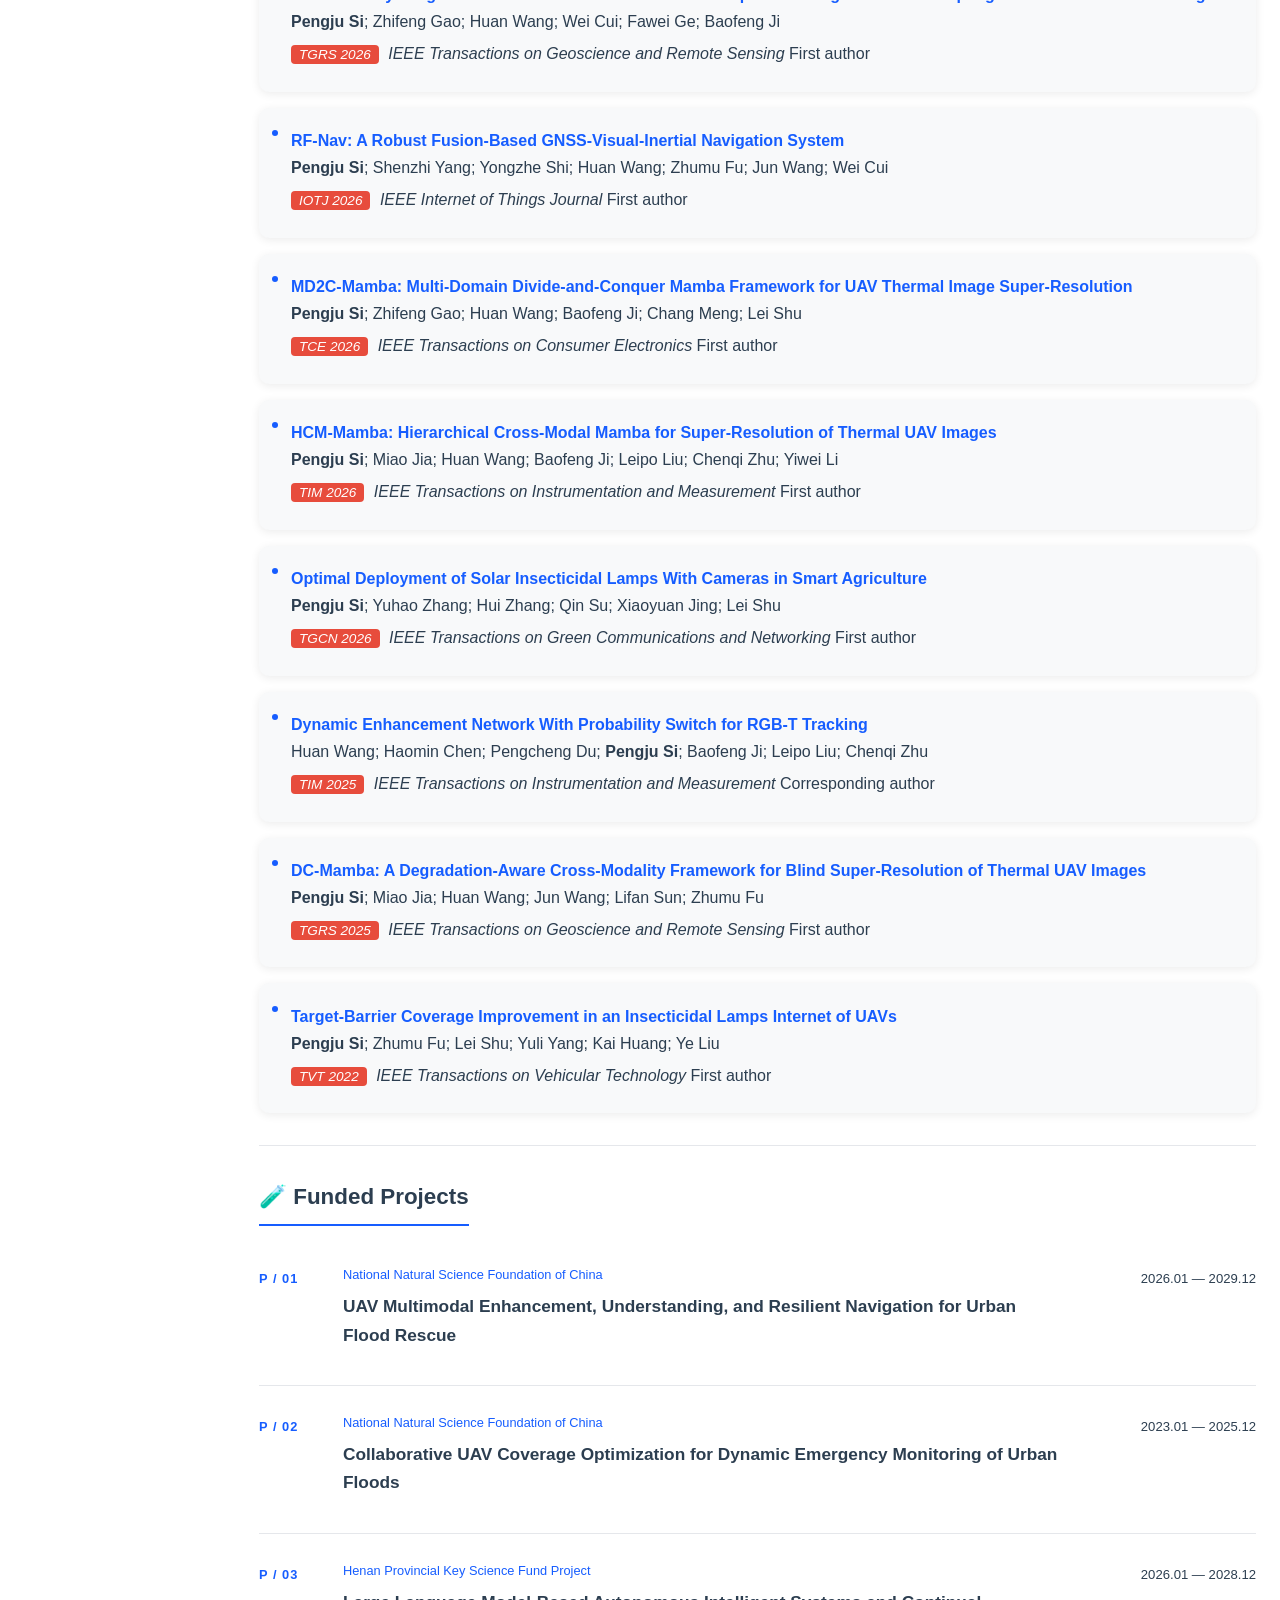
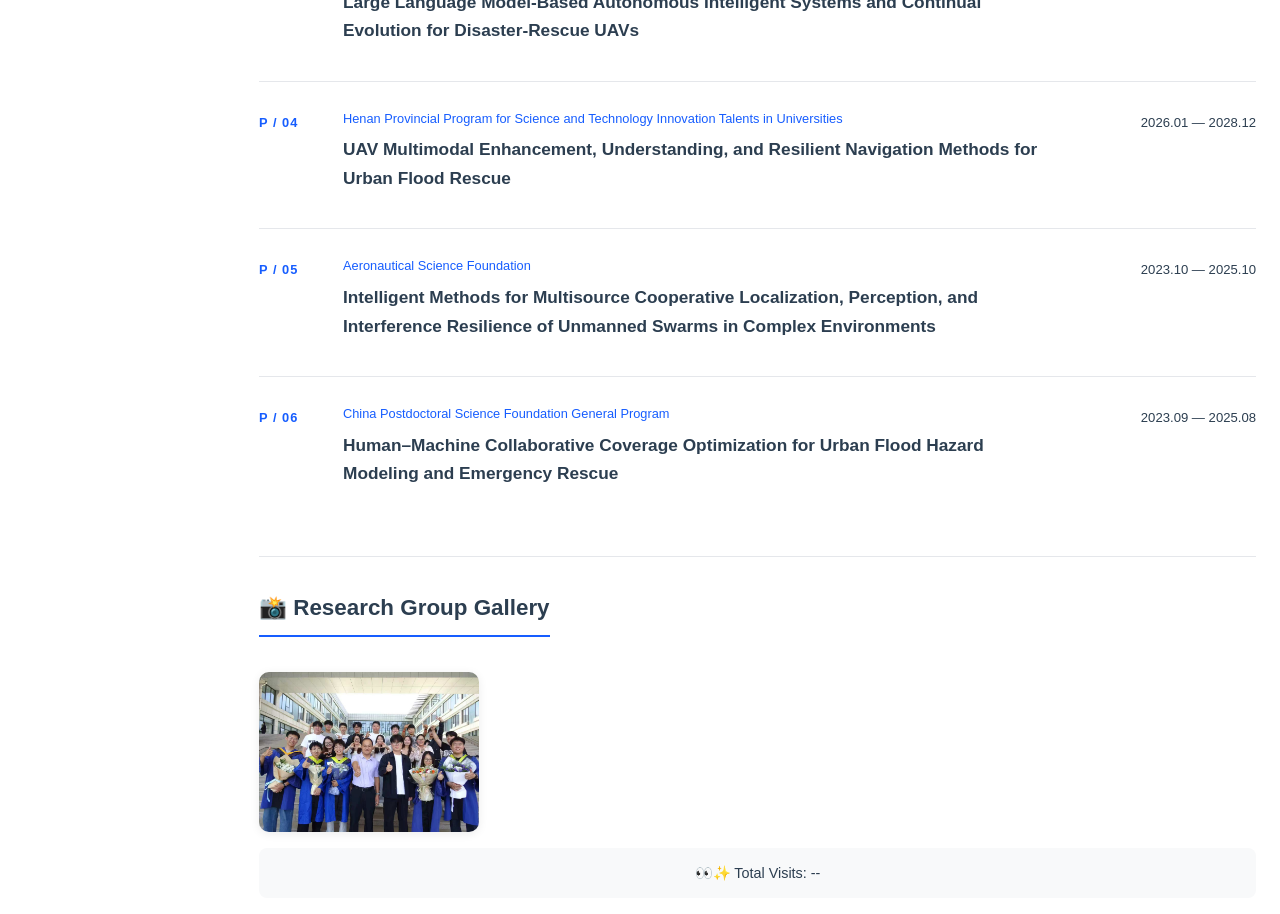
==== commit 02623b98: "ok" ====
--- a/en/index.html
+++ b/en/index.html
@@ -185,7 +185,37 @@
       <h3 class="fade-in" id="publications">
         <strong>📄 Representative Publications</strong>
       </h3>
-
+	  
+	  
+	  
+
+<div class="card fade-in">
+        <a
+          href="https://ieeexplore.ieee.org/document/11719721"
+          target="_blank"
+          rel="noopener noreferrer"
+        >
+          <span class="papertitle">
+            <strong>
+				SSAN: Structured Spatial Aggregation Network with Sparse Partition Routing for Cross-View Geo-Localization
+            </strong>
+          </span>
+        </a>
+
+        <br>
+
+	   Fawei Ge; Xinao Wang; Leipo Liu; Huan Wang; Baofeng Ji; <strong>Pengju Si</strong>
+
+        <br>
+
+        <p style="margin: 5px 0;">
+          <em>
+            <span class="tag tag-tip">TGRS 2026</span>
+					IEEE Transactions on Geoscience and Remote Sensing
+          </em>
+		 <span class="paper-meta">Corresponding author</span>
+        </p>
+      </div>
 
    <div class="card fade-in">
         <a
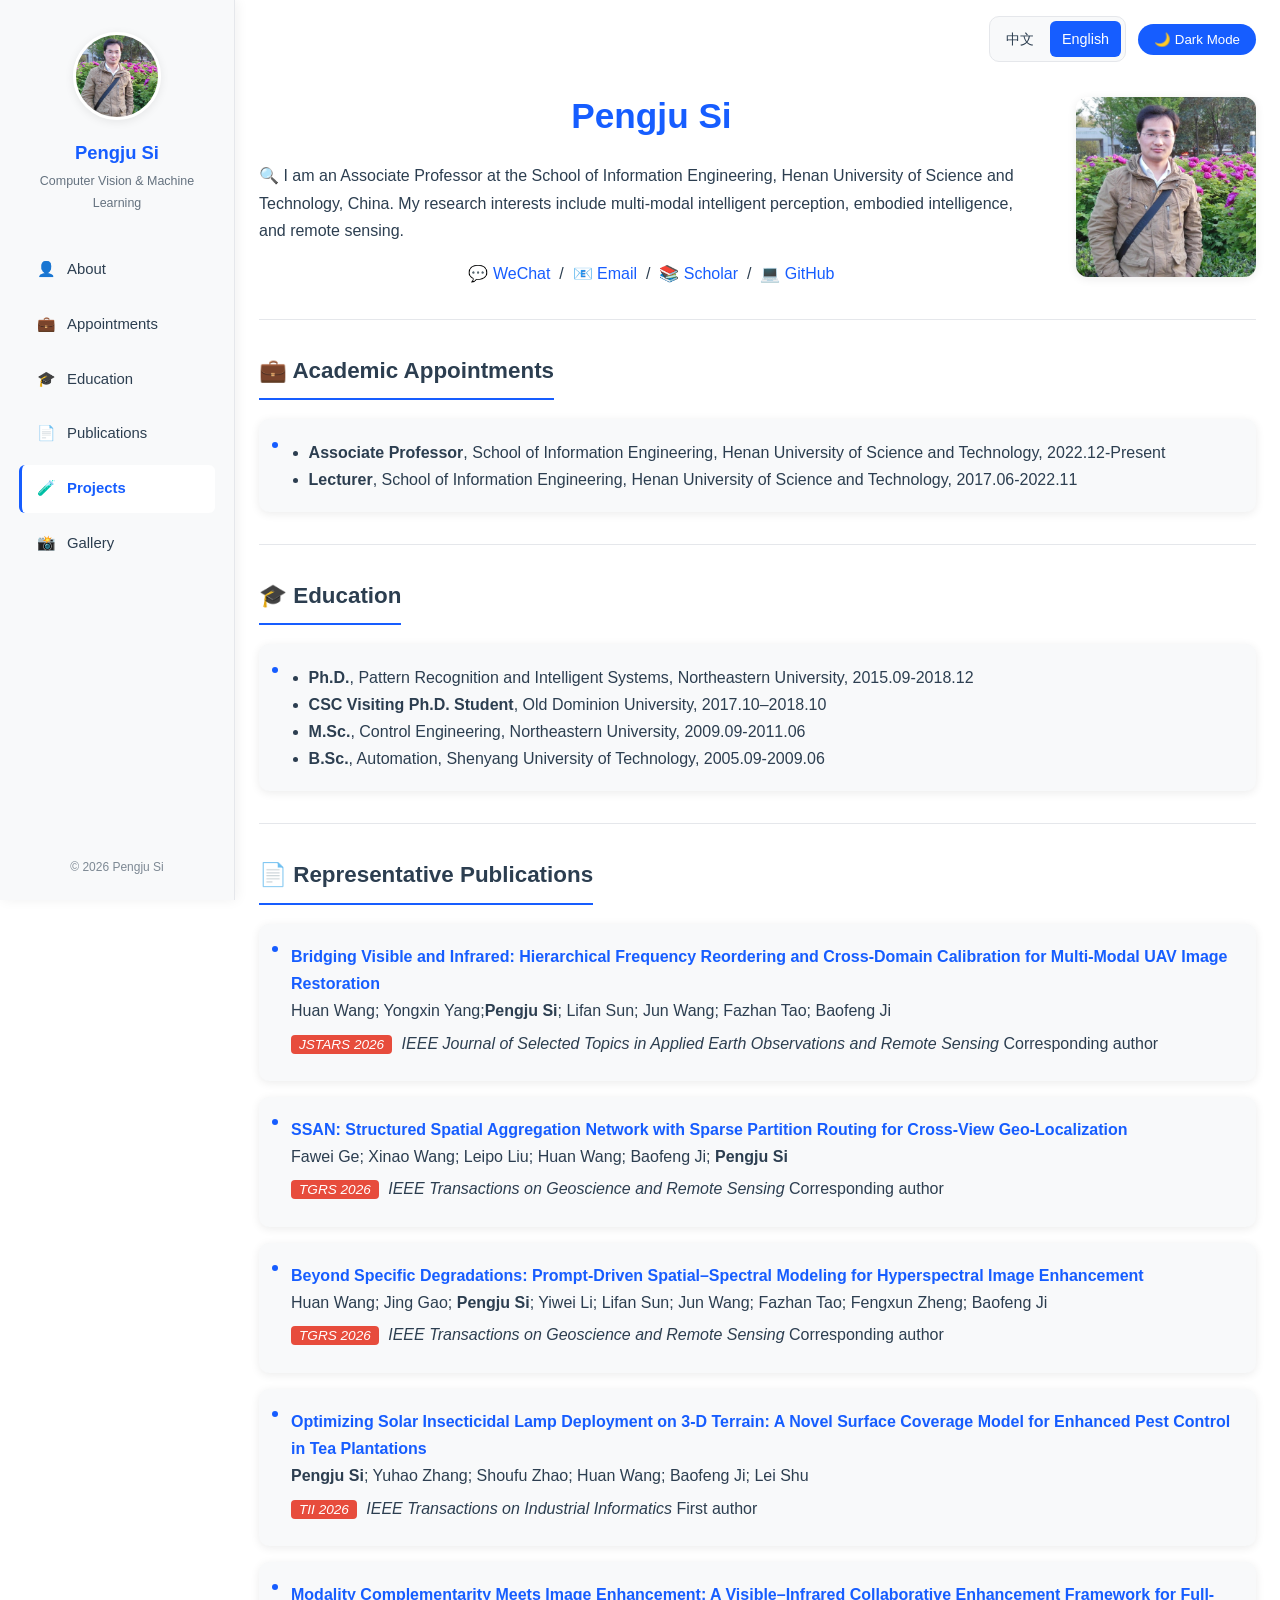
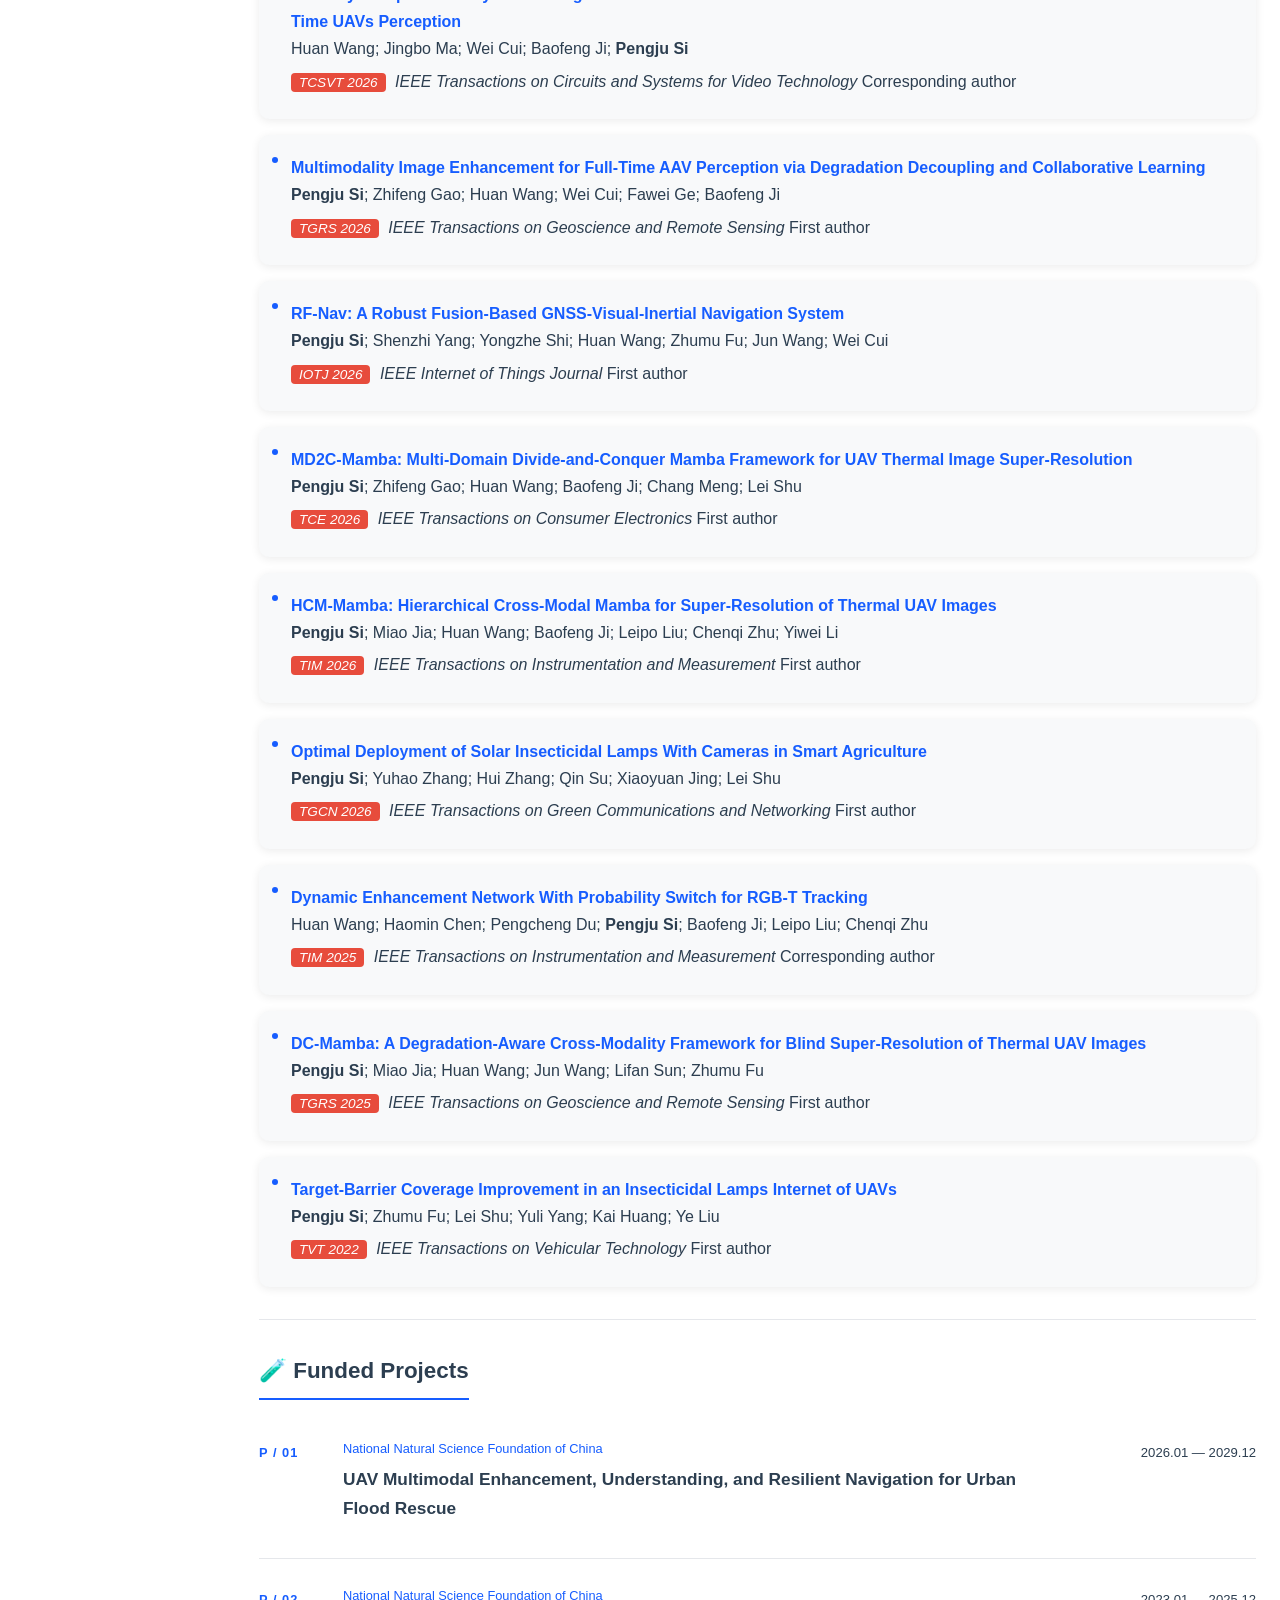
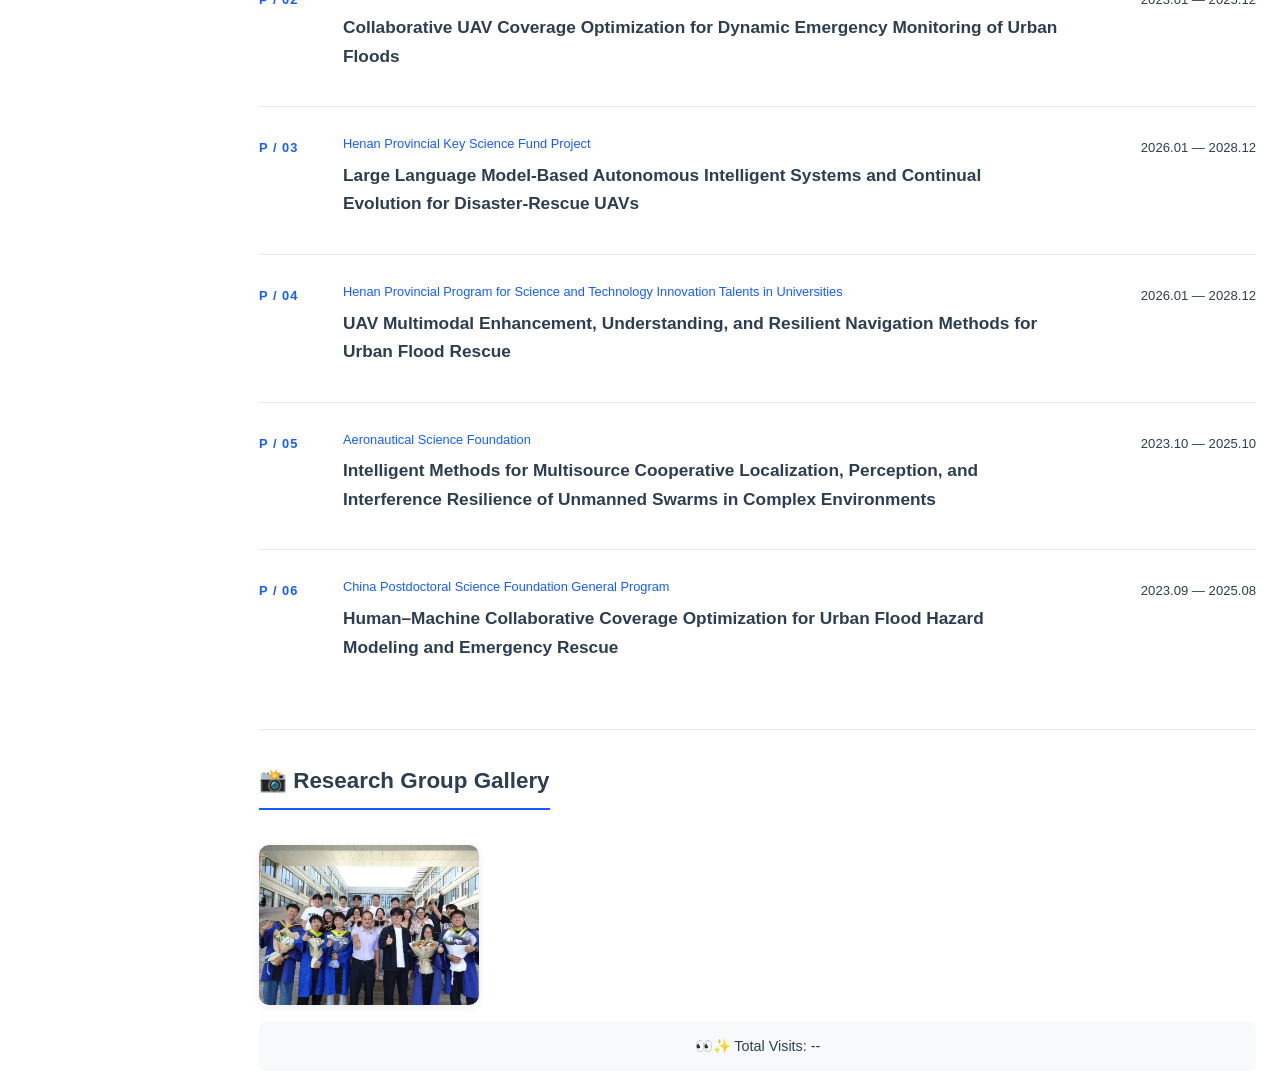
==== commit 6342d114: "Add representative publication to index.html" ====
--- a/en/index.html
+++ b/en/index.html
@@ -186,7 +186,35 @@
         <strong>📄 Representative Publications</strong>
       </h3>
 	  
-	  
+
+		 <div class="card fade-in">
+        <a
+          href="https://ieeexplore.ieee.org/document/11749577"
+          target="_blank"
+          rel="noopener noreferrer"
+        >
+          <span class="papertitle">
+            <strong>
+				Bridging Visible and Infrared: Hierarchical Frequency Reordering and Cross-Domain Calibration for Multi-Modal UAV Image Restoration
+            </strong>
+          </span>
+        </a>
+
+        <br>
+        Huan Wang; Yongxin Yang;<strong>Pengju Si</strong>; Lifan Sun; Jun Wang; Fazhan Tao; Baofeng Ji
+        <br>
+
+        <p style="margin: 5px 0;">
+          <em>
+            <span class="tag tag-tip"> ‌JSTARS 2026</span>
+			IEEE Journal of Selected Topics in Applied Earth Observations and Remote Sensing
+          </em>
+		 <span class="paper-meta">Corresponding author</span>
+        </p>
+      </div>
+
+
+		
 	  
 
 <div class="card fade-in">
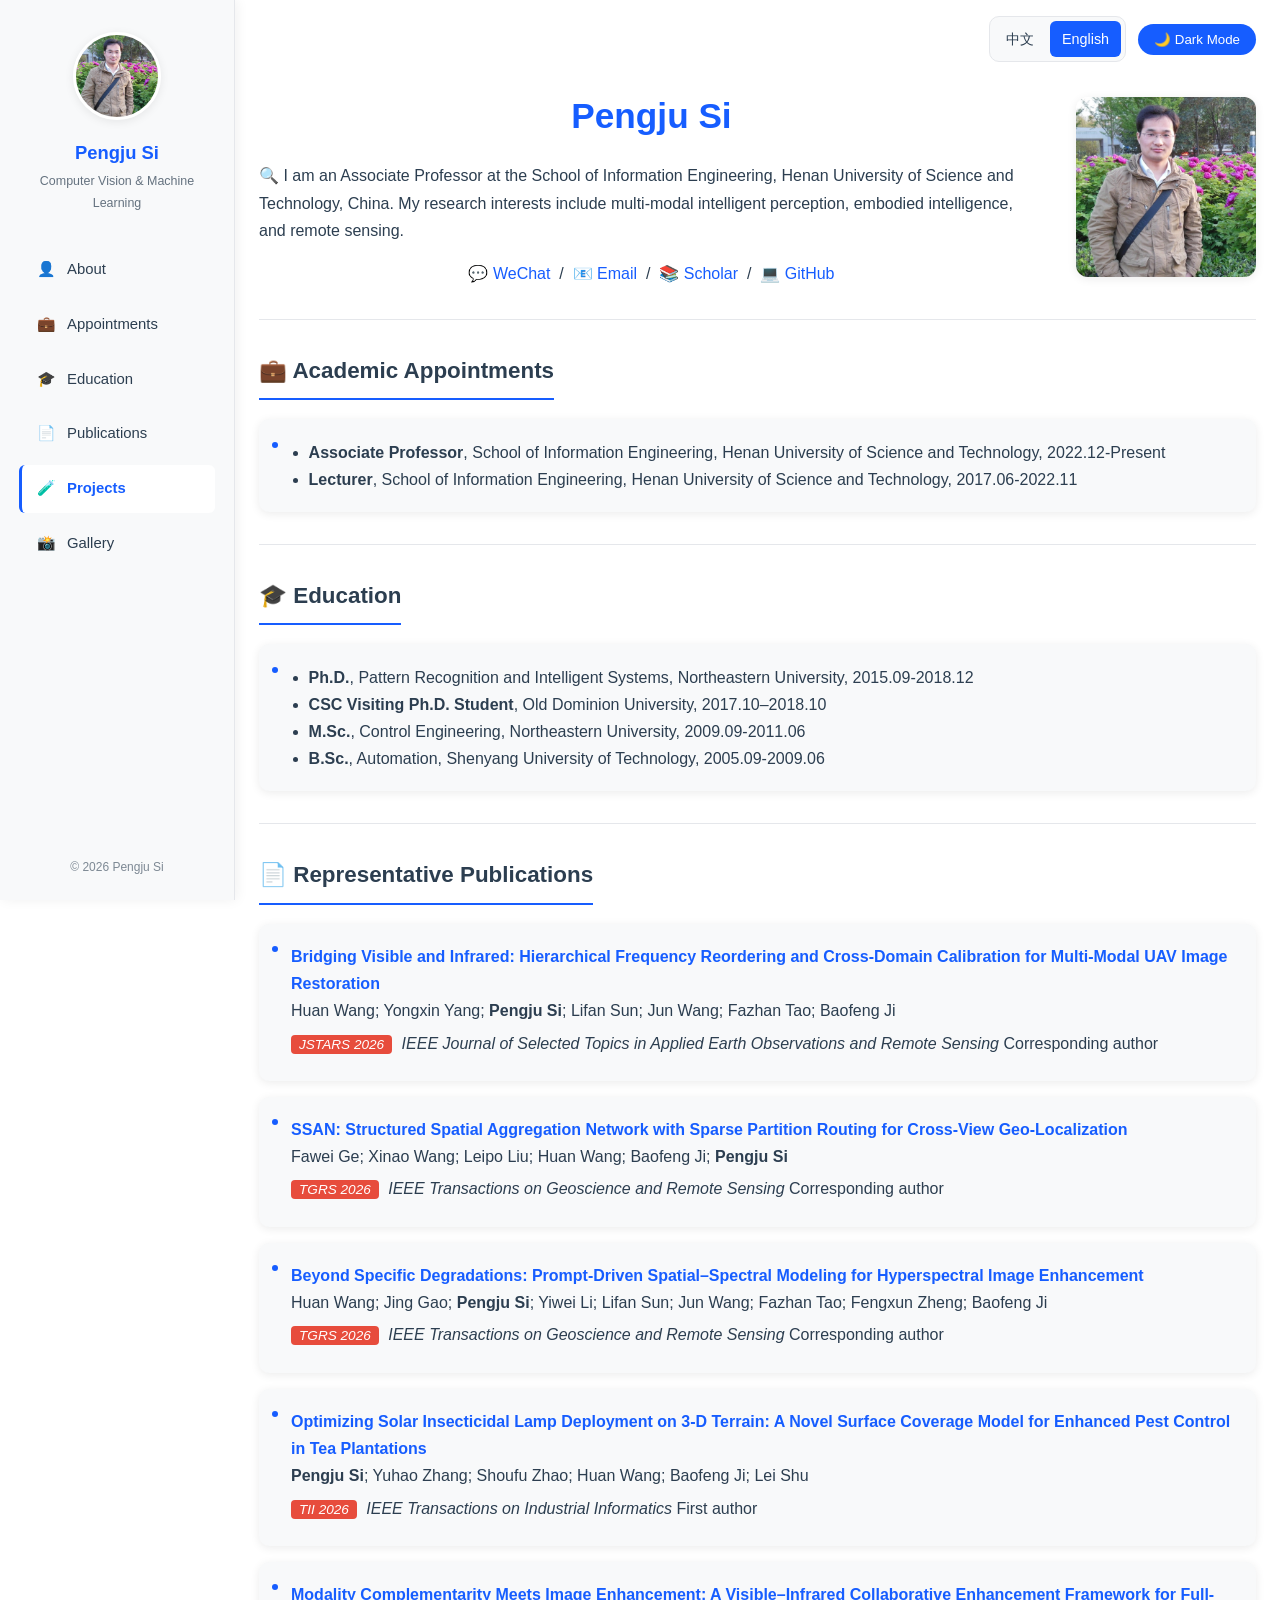
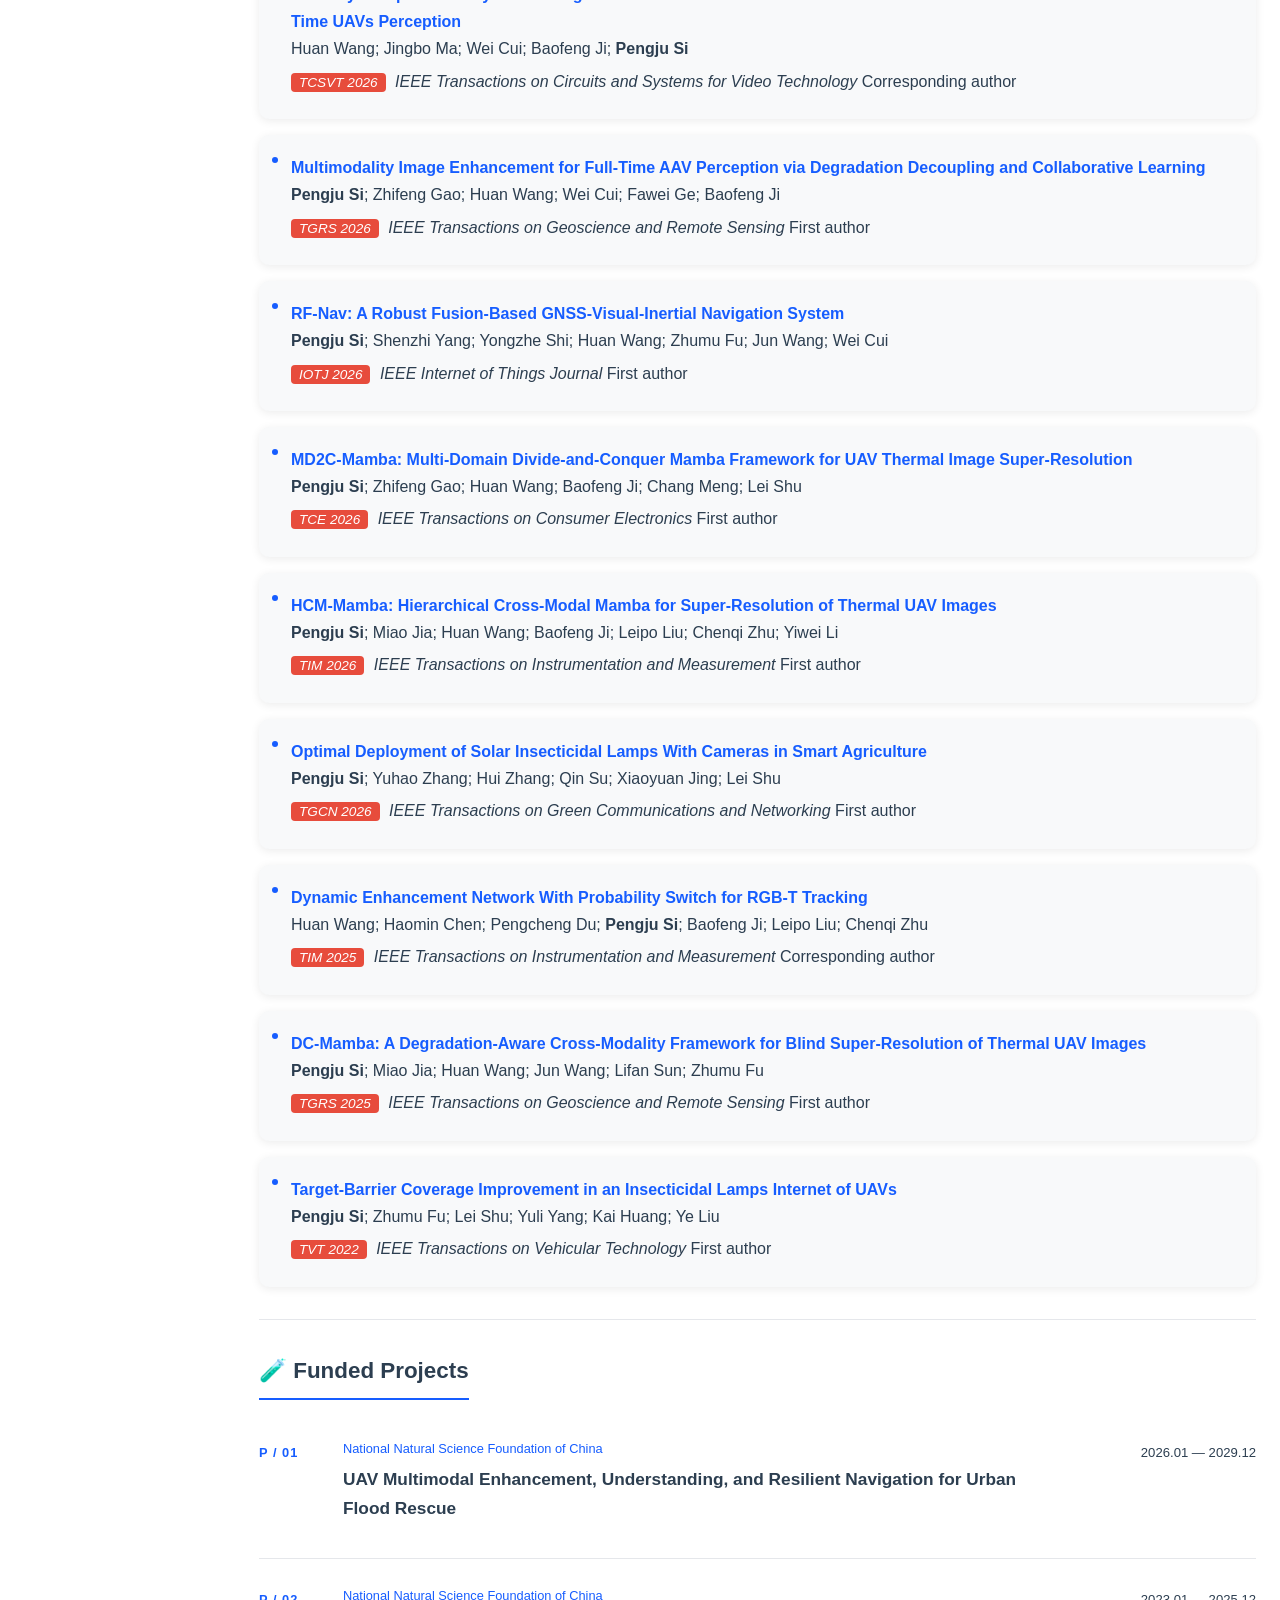
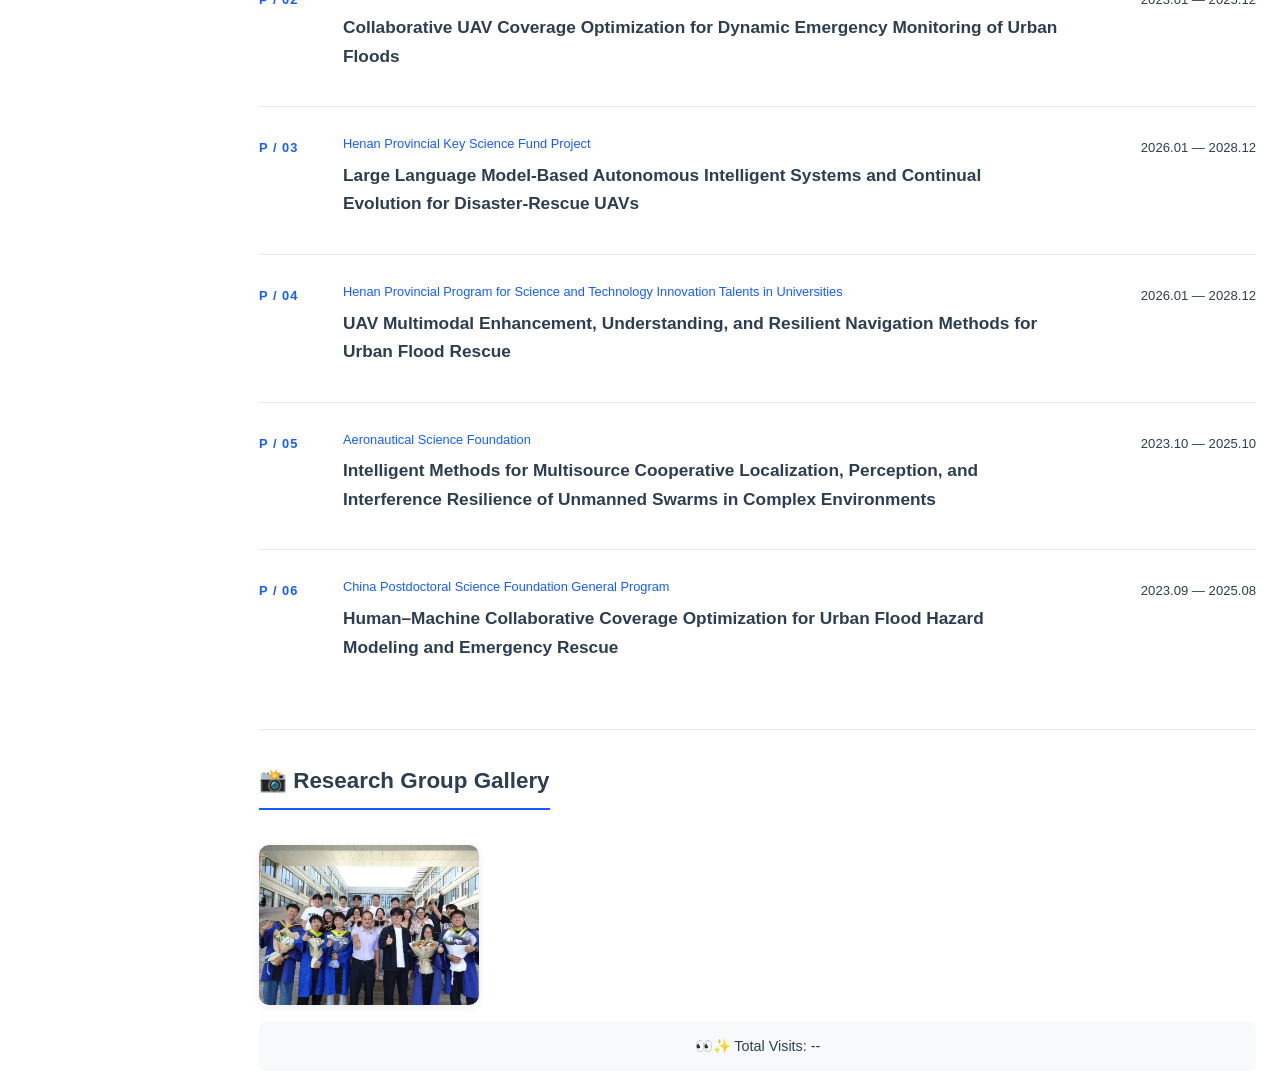
==== commit 81e95c81: "Fix formatting of author names in index.html" ====
--- a/en/index.html
+++ b/en/index.html
@@ -201,7 +201,7 @@
         </a>
 
         <br>
-        Huan Wang; Yongxin Yang;<strong>Pengju Si</strong>; Lifan Sun; Jun Wang; Fazhan Tao; Baofeng Ji
+        Huan Wang; Yongxin Yang; <strong>Pengju Si</strong>; Lifan Sun; Jun Wang; Fazhan Tao; Baofeng Ji
         <br>
 
         <p style="margin: 5px 0;">
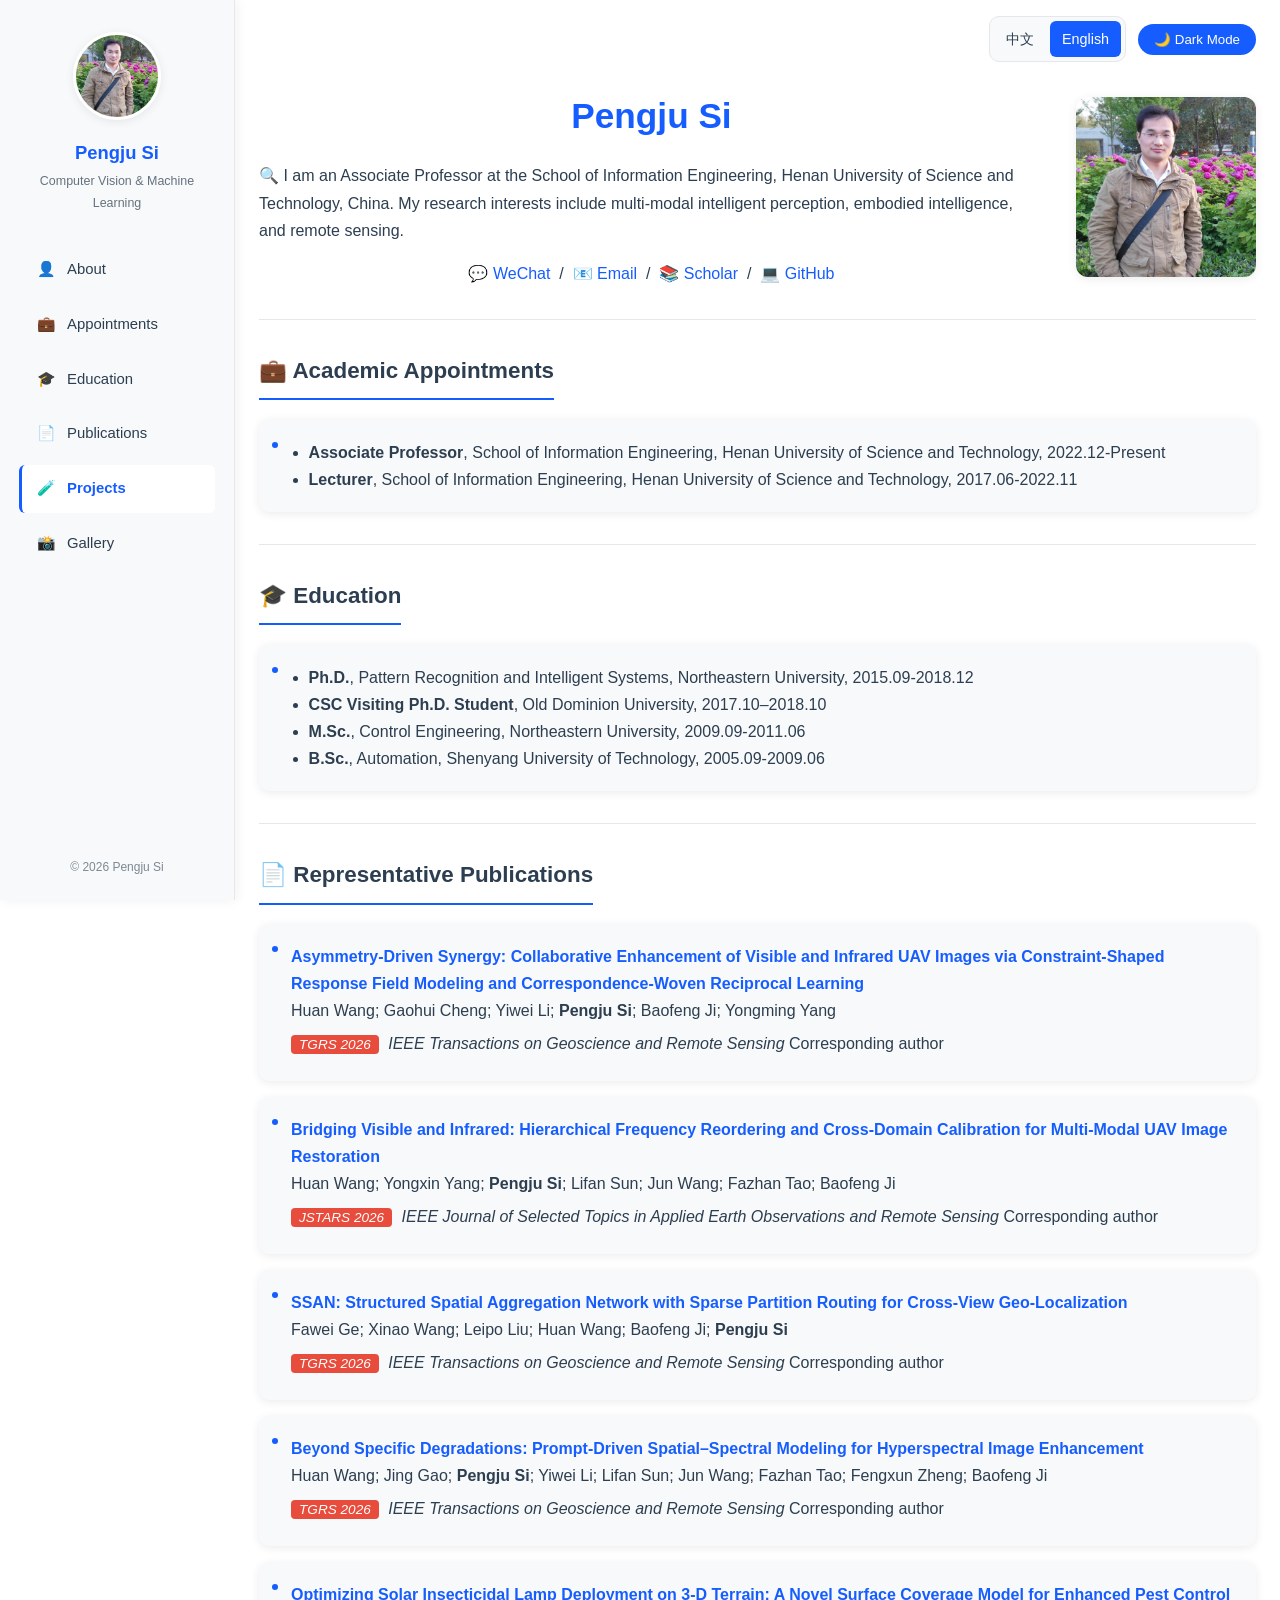
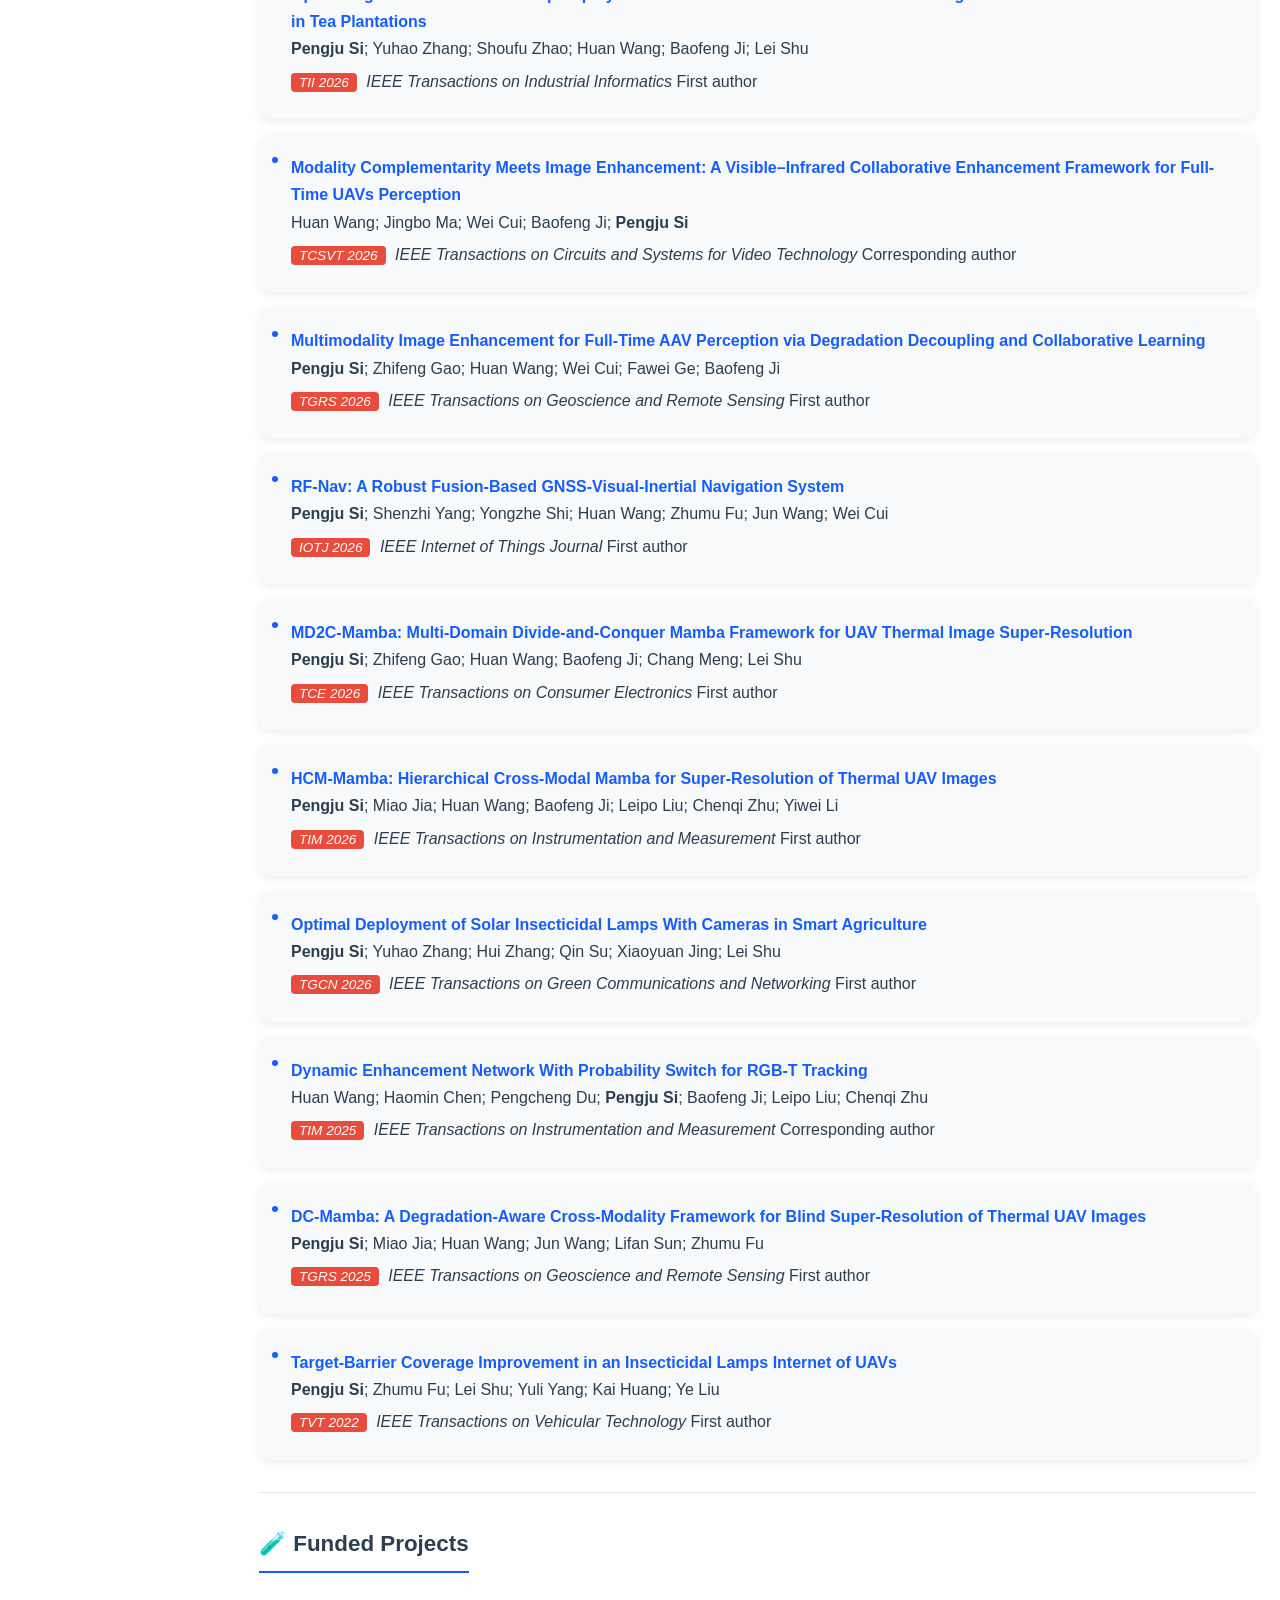
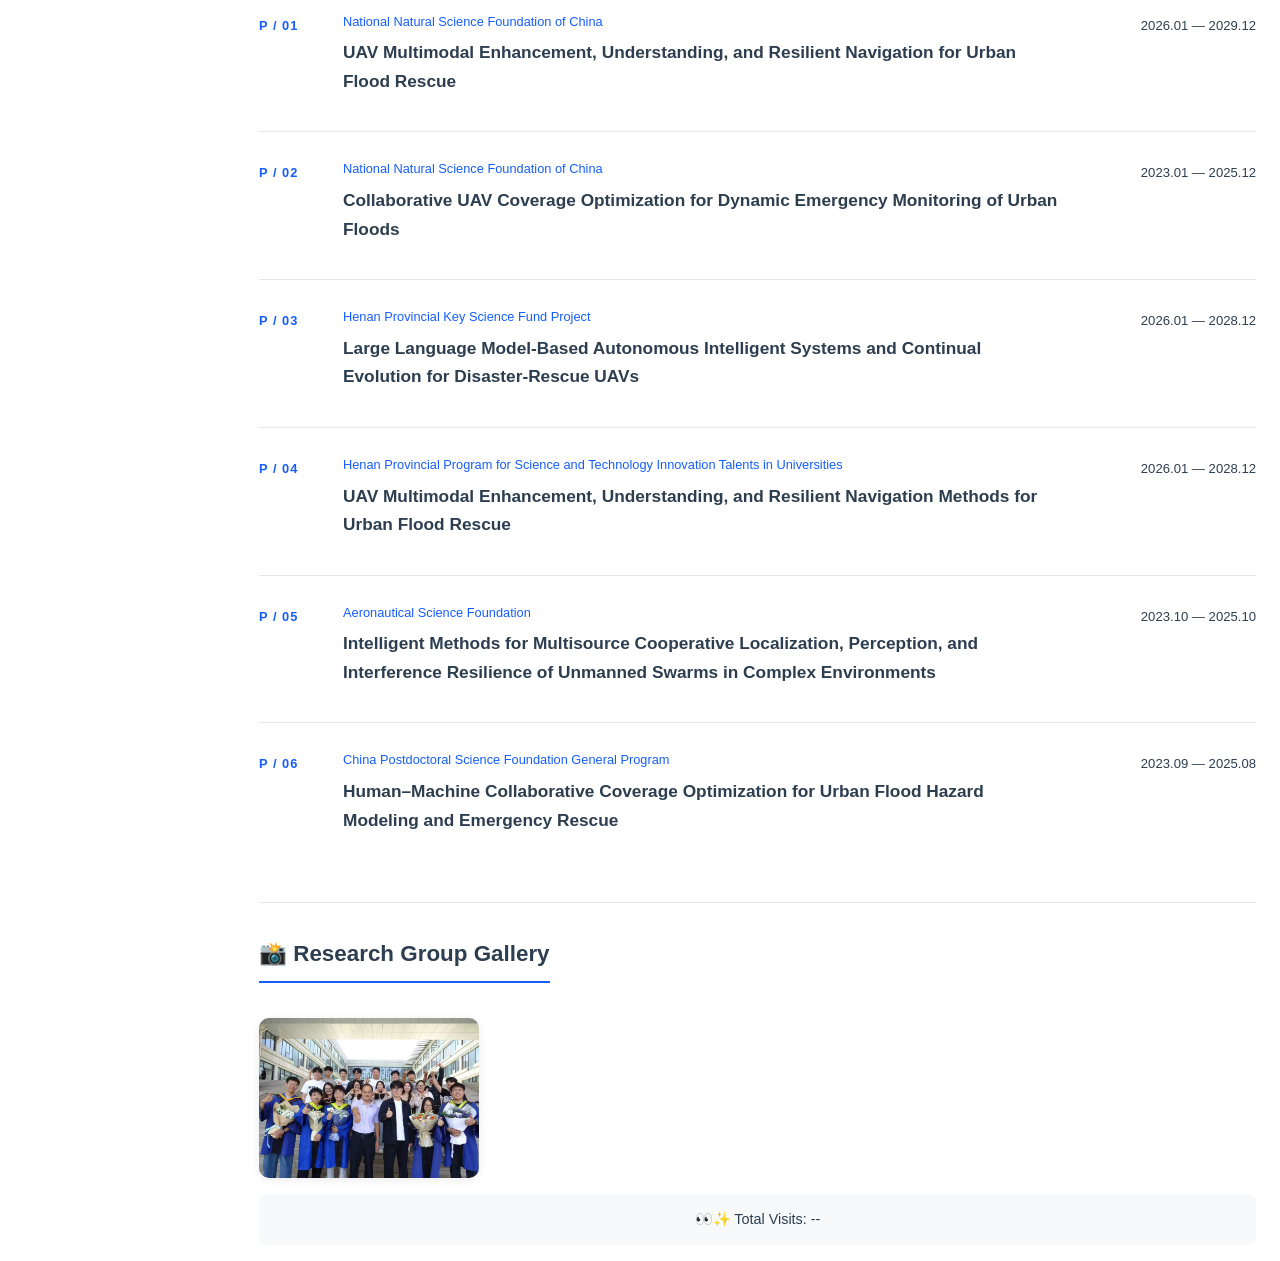
==== commit 9240f483: "ok" ====
--- a/en/index.html
+++ b/en/index.html
@@ -187,6 +187,35 @@
       </h3>
 	  
 
+<div class="card fade-in">
+  <a
+    href="https://ieeexplore.ieee.org/document/11770075"
+    target="_blank"
+    rel="noopener noreferrer"
+  >
+    <span class="papertitle">
+      <strong>
+        Asymmetry-Driven Synergy: Collaborative Enhancement of Visible and Infrared UAV Images via Constraint-Shaped Response Field Modeling and Correspondence-Woven Reciprocal Learning
+      </strong>
+    </span>
+  </a>
+
+  <br>
+
+  Huan Wang; Gaohui Cheng; Yiwei Li; <strong>Pengju Si</strong>; Baofeng Ji; Yongming Yang
+  
+  <br>
+
+  <p style="margin: 5px 0;">
+    <em>
+      <span class="tag tag-tip">TGRS 2026</span>
+       IEEE Transactions on Geoscience and Remote Sensing
+    </em>
+    <span class="paper-meta">Corresponding author</span>
+  </p>
+</div>
+
+
 		 <div class="card fade-in">
         <a
           href="https://ieeexplore.ieee.org/document/11749577"
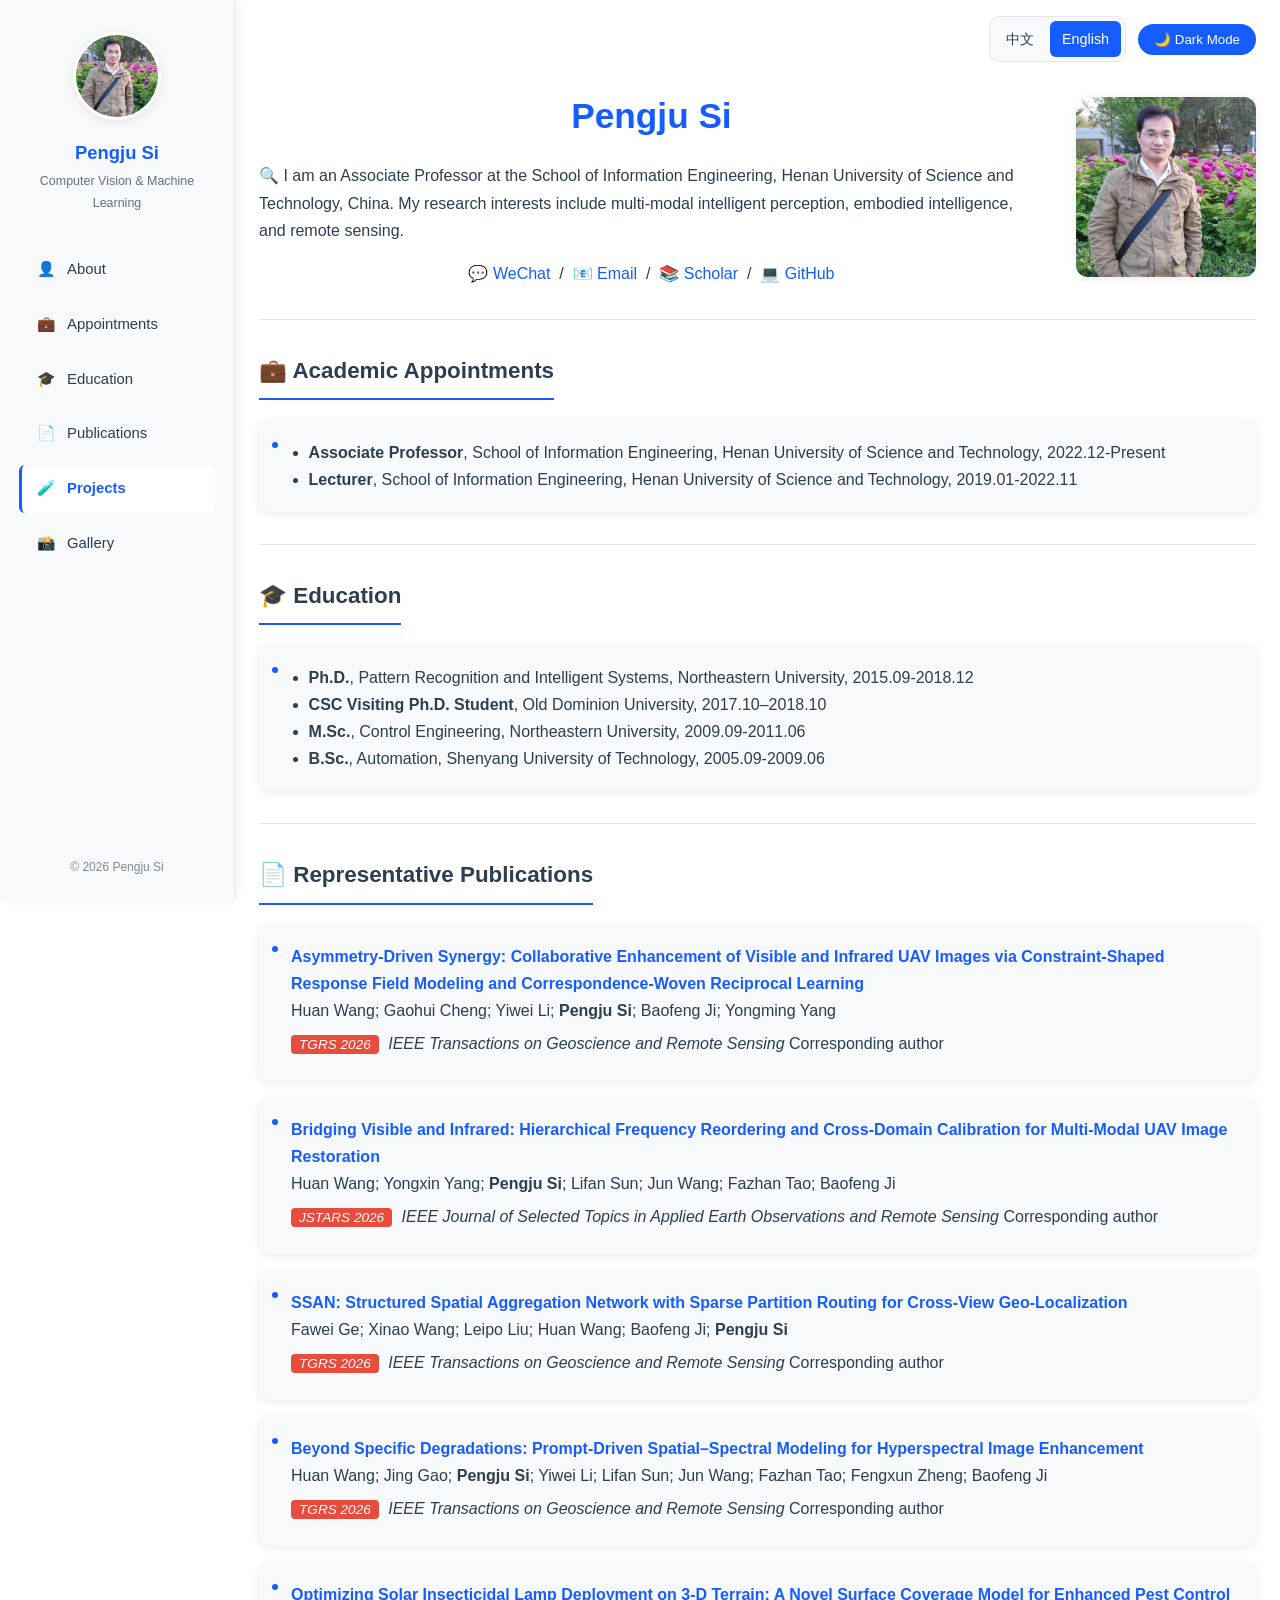
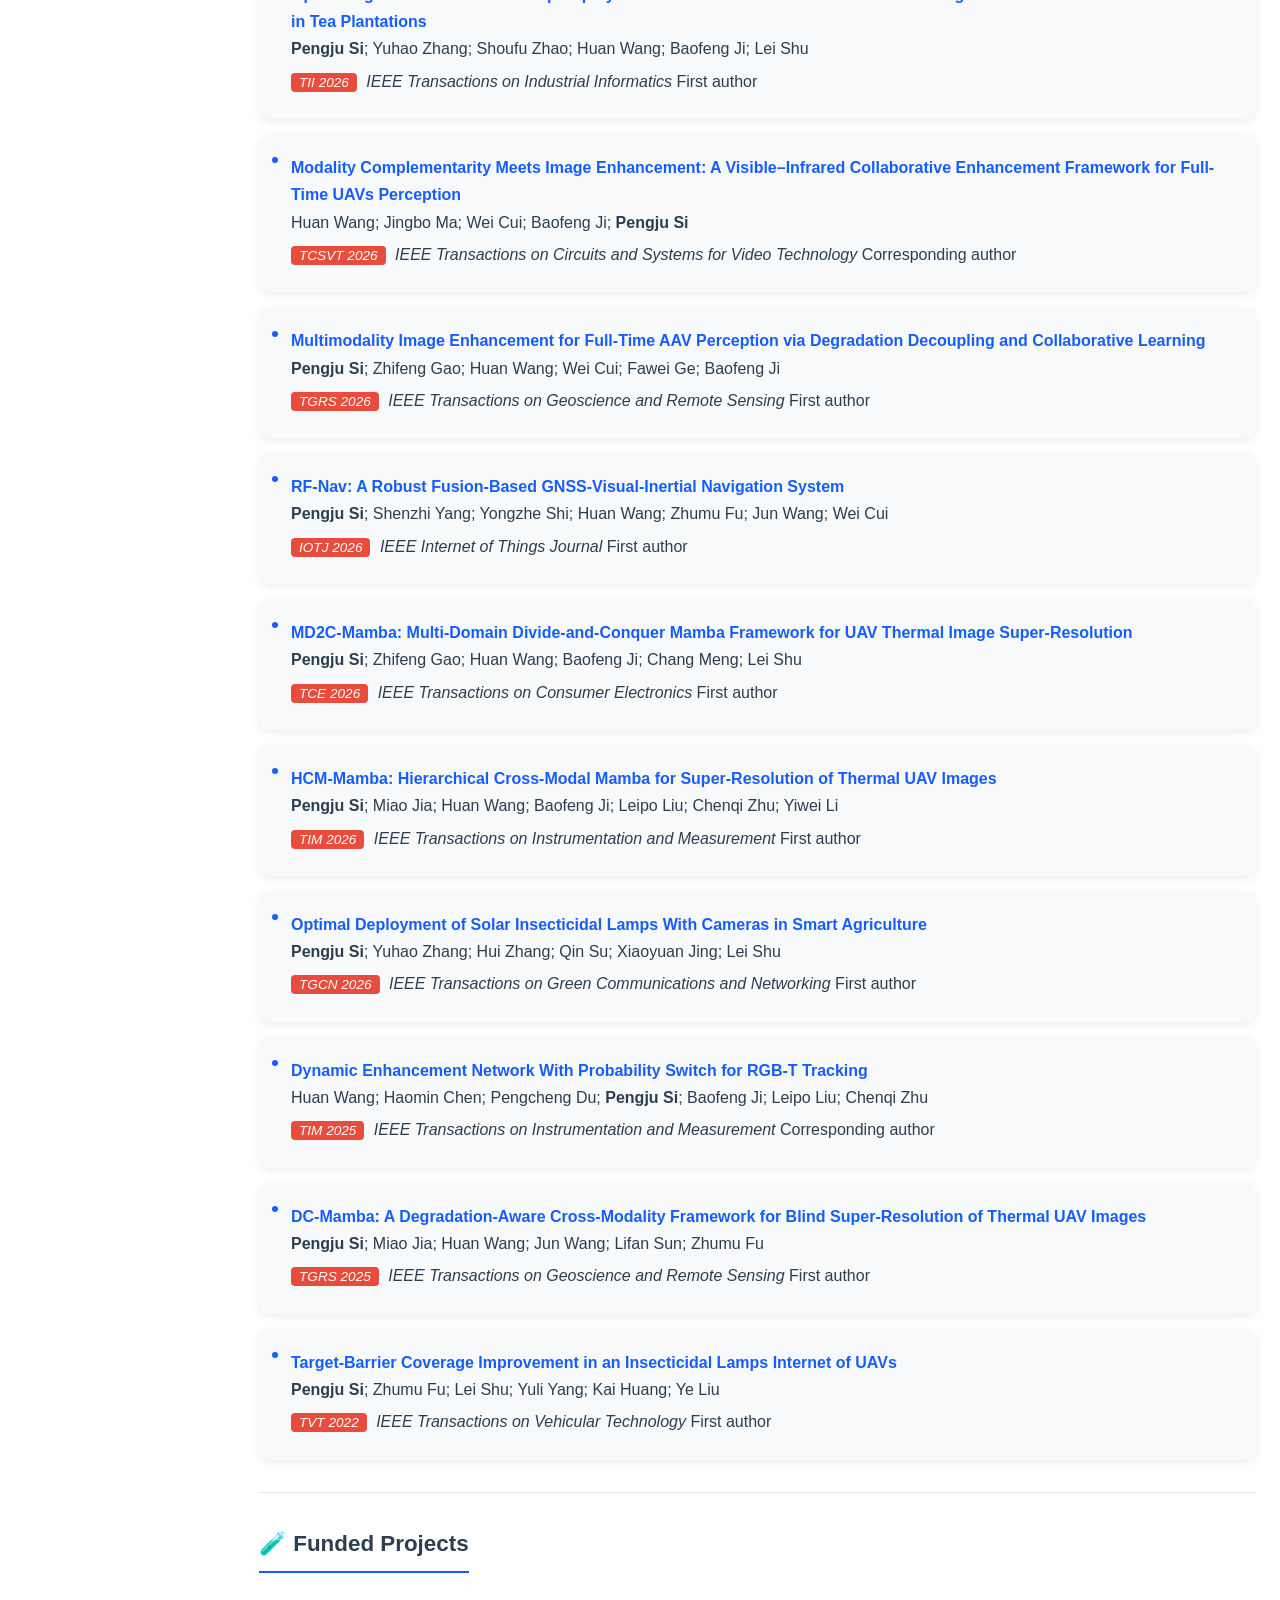
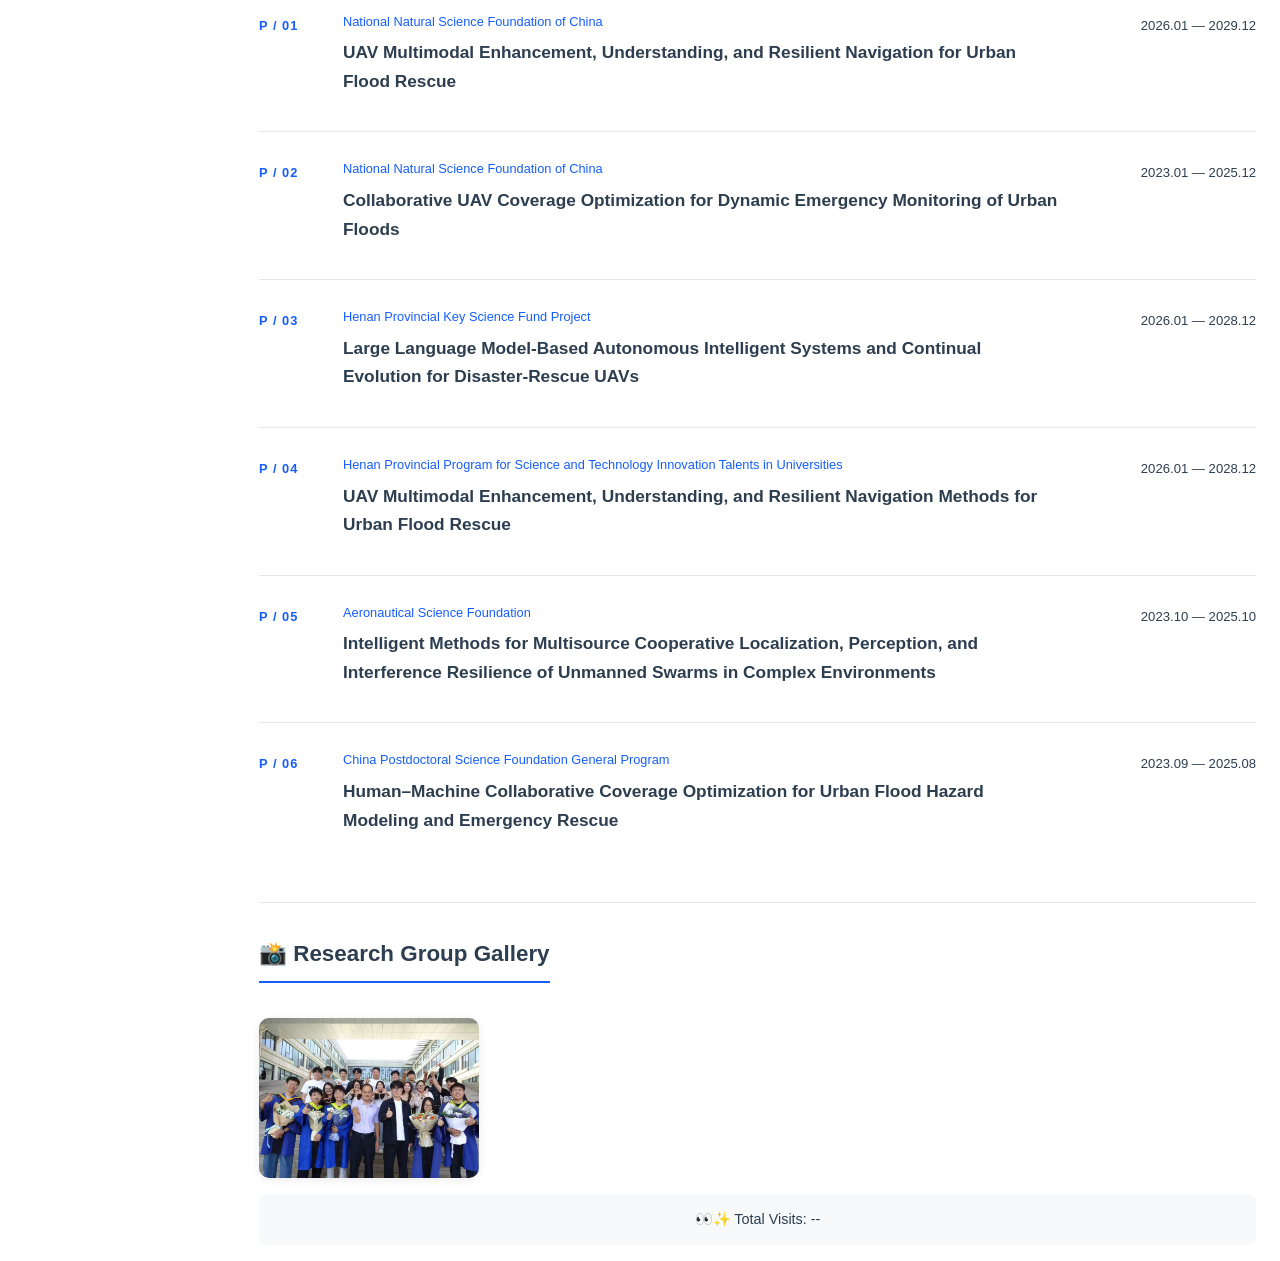
==== commit f7f8fc8b: "Update Lecturer dates in index.html" ====
--- a/en/index.html
+++ b/en/index.html
@@ -153,7 +153,7 @@
       <div class="card fade-in">
        <ul class="resume-list">
 		<li><strong>Associate Professor</strong>, School of Information Engineering, Henan University of Science and Technology, 2022.12-Present</li>
-        <li><strong>Lecturer</strong>, School of Information Engineering, Henan University of Science and Technology, 2017.06-2022.11</li>
+        <li><strong>Lecturer</strong>, School of Information Engineering, Henan University of Science and Technology, 2019.01-2022.11</li>
       </ul>
       </div>    
     </section>
